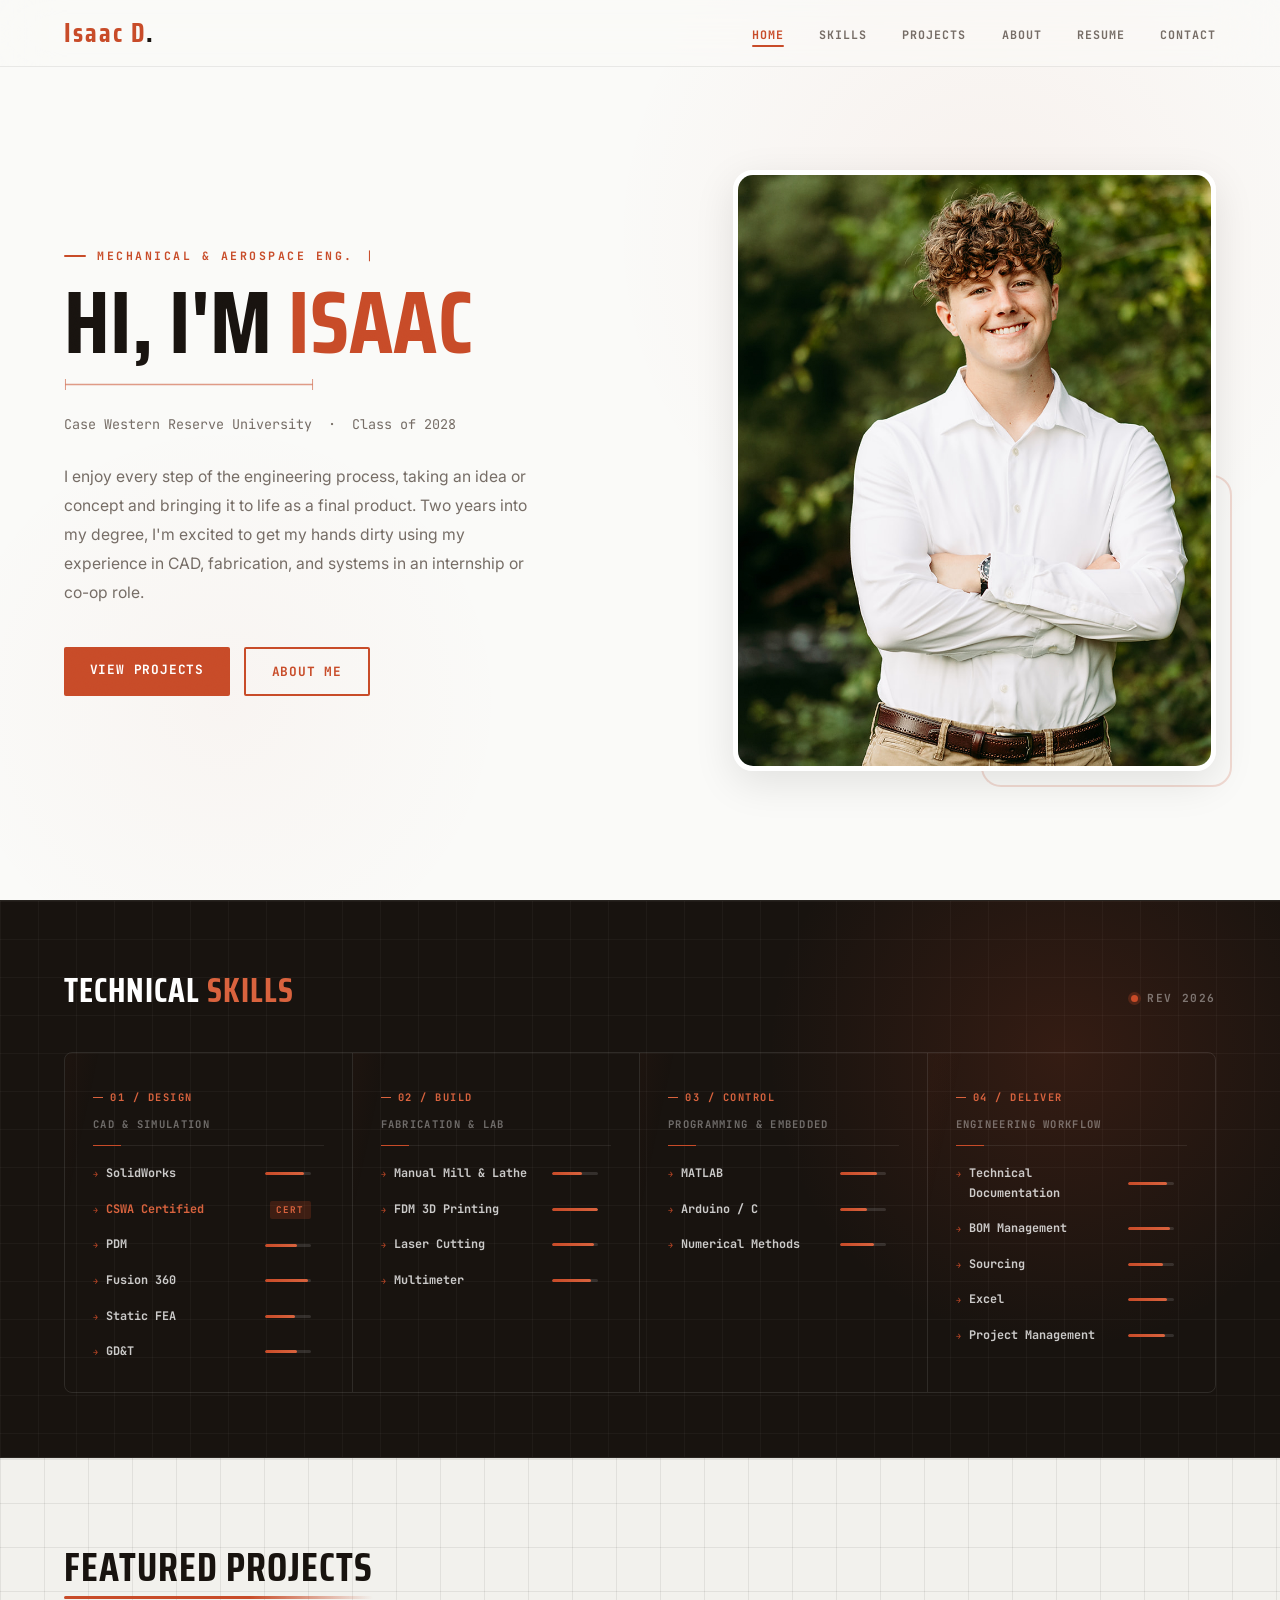
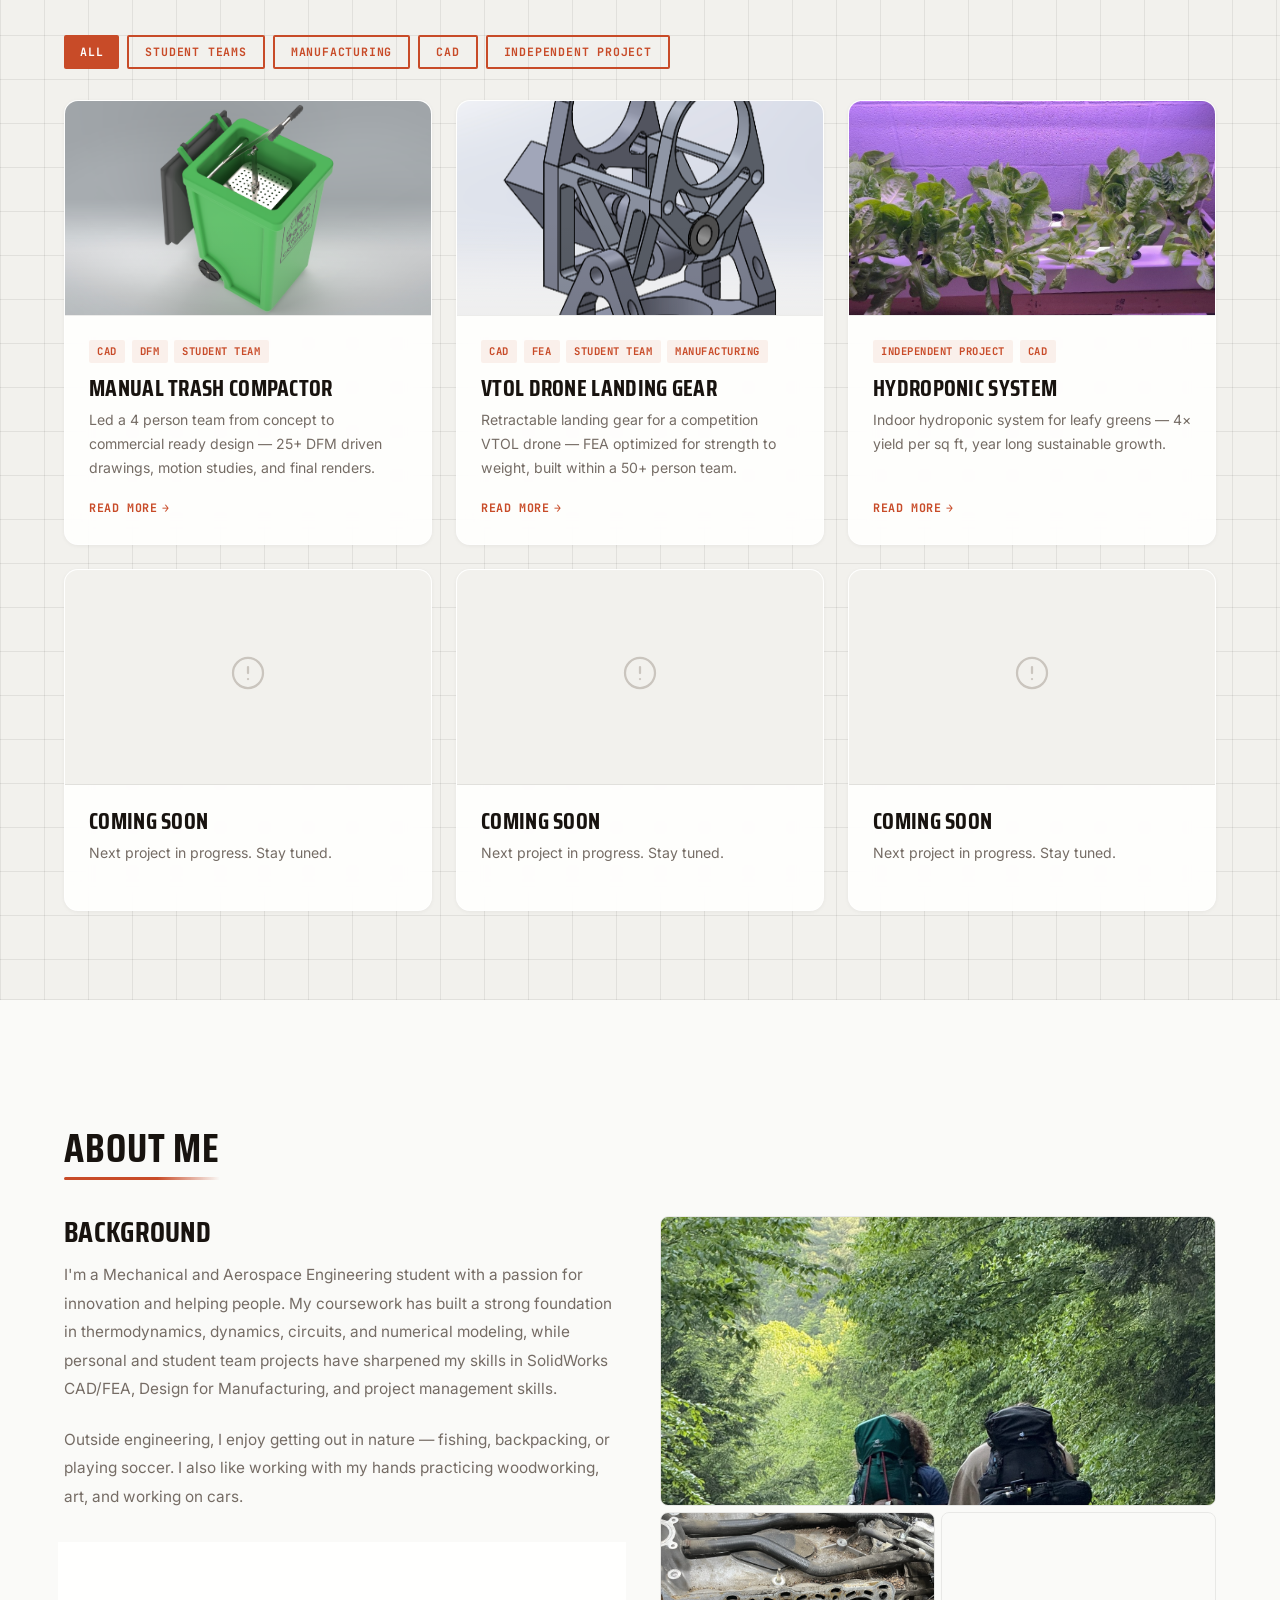
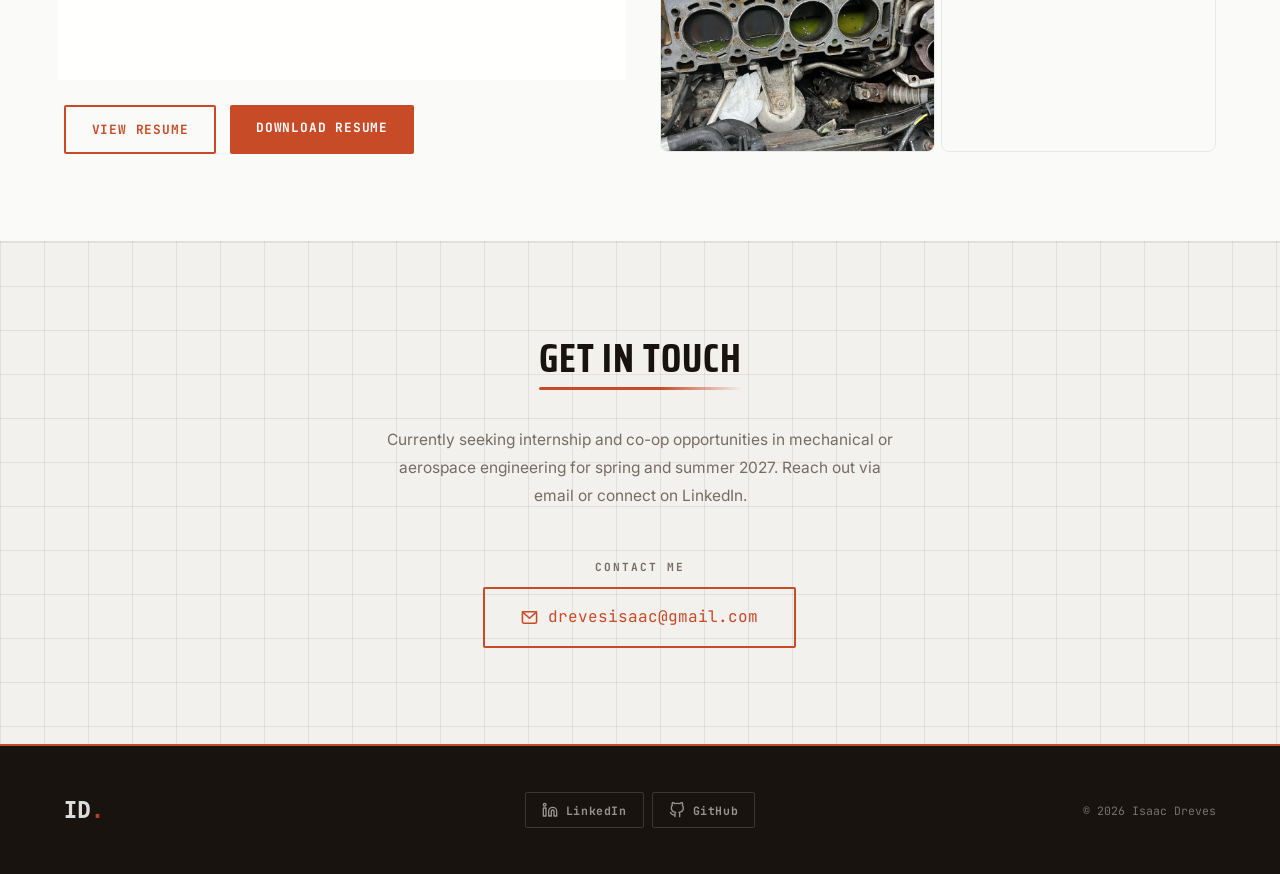
==== index.html @ 8b591fa5 "Add files via upload" ====
<!DOCTYPE html>
<html lang="en">
<head>
  <meta charset="UTF-8">
  <meta name="viewport" content="width=device-width, initial-scale=1.0">
  <title>Isaac Dreves | Engineering Portfolio</title>
  <meta name="description" content="Isaac Dreves — Mechanical &amp; Aerospace Engineering student at Case Western Reserve University. CAD, manufacturing, and embedded-systems project portfolio.">

  <!-- Open Graph / social link previews -->
  <meta property="og:type" content="website">
  <meta property="og:site_name" content="Isaac Dreves | Engineering Portfolio">
  <meta property="og:title" content="Isaac Dreves | Engineering Portfolio">
  <meta property="og:description" content="Mechanical & Aerospace Engineering student project portfolio.">
  <meta property="og:image" content="https://isaacengineering.github.io/portfolio/assets/images/headshot.jpg">
  <meta property="og:url" content="https://[username].github.io/portfolio/">


  <link rel="icon" type="image/svg+xml" href="assets/images/favicon.svg">
  <link rel="preconnect" href="https://fonts.googleapis.com">
  <link rel="preconnect" href="https://fonts.gstatic.com" crossorigin>
  <link href="https://fonts.googleapis.com/css2?family=Inter:wght@300;400;600&family=JetBrains+Mono:wght@400;700&family=Saira+Condensed:wght@700&display=swap" rel="stylesheet">
  <link rel="stylesheet" href="css/style.css">
</head>
<body>

  <div id="scroll-progress"></div>
  <div class="nav-backdrop"></div>

  <!-- Navigation -->
  <header>
    <div class="container navbar">
      <a href="index.html" class="logo">
        <span class="logo-id">Isaac D</span><span class="logo-dot">.</span>
      </a>
      <button class="hamburger" aria-label="Toggle navigation" aria-expanded="false">
        <span></span><span></span><span></span>
      </button>
      <ul class="nav-links">
        <li><a href="#home">Home</a></li>
        <li><a href="#skills">Skills</a></li>
        <li><a href="#projects">Projects</a></li>
        <li><a href="#about">About</a></li>
        <li><a href="resume.html">Resume</a></li>
        <li><a href="#contact">Contact</a></li>
      </ul>
    </div>
  </header>

  <!-- Hero -->
  <section id="home" class="hero">
    <div class="container hero-content">

      <div class="hero-text" data-reveal="left">
        <span class="hero-eyebrow">
          <!-- JS will inject typewriter here -->
          <span id="hero-typewriter"></span><span class="typewriter-cursor">|</span>
        </span>
        <h1>Hi, I'm <span>Isaac</span></h1>
        <svg class="hero-dimline" viewBox="0 0 340 14" preserveAspectRatio="none" aria-hidden="true">
          <line x1="2" y1="1" x2="2" y2="13"></line>
          <line x1="2" y1="7" x2="338" y2="7" class="hero-dimline-run"></line>
          <line x1="338" y1="1" x2="338" y2="13"></line>
        </svg>
        <h2>Case Western Reserve University &nbsp;·&nbsp; Class of 2028</h2>
        <p>
          I enjoy every step of the engineering process, taking an idea or concept
          and bringing it to life as a final product. Two years into my degree, I'm 
          excited to get my hands dirty using my experience in CAD, fabrication, and systems
          in an internship or co-op role.
        </p>
        <div class="hero-actions">
          <a href="#projects" class="btn btn-primary">View Projects</a>
          <a href="#about" class="btn btn-outline">About Me</a>
        </div>
      </div>

      <div class="hero-image" data-reveal="right">
        <div class="hero-image-inner">
          <img src="assets/images/headshot.jpg" alt="Isaac Headshot">
        </div>
      </div>

    </div>
  </section>

  <!-- Spec Plate (Skills) -->
  <section class="spec-plate" id="skills">
    <div class="container">
      <div class="spec-plate-head" data-reveal>
        <h2 class="spec-plate-title">Technical <span>Skills</span></h2>
        <span class="spec-plate-tag">Rev 2026</span>
      </div>

      <div class="spec-grid" data-reveal>

        <div class="spec-row">
          <span class="spec-row-index">01 / DESIGN</span>
          <p class="spec-row-label">CAD &amp; Simulation</p>
          <div class="spec-row-items">
            <span class="spec-chip" style="--level:85%" title="Proficiency: 85%">SolidWorks<span class="chip-meter" aria-hidden="true"><span class="chip-meter-fill"></span></span></span>
            <span class="spec-chip spec-chip--cert">CSWA Certified</span>
            <span class="spec-chip" style="--level:70%" title="Proficiency: 70%">PDM<span class="chip-meter" aria-hidden="true"><span class="chip-meter-fill"></span></span></span>
            <span class="spec-chip" style="--level:95%" title="Proficiency: 95%">Fusion 360<span class="chip-meter" aria-hidden="true"><span class="chip-meter-fill"></span></span></span>
            <span class="spec-chip" style="--level:65%" title="Proficiency: 65%">Static FEA<span class="chip-meter" aria-hidden="true"><span class="chip-meter-fill"></span></span></span>
            <span class="spec-chip" style="--level:70%" title="Proficiency: 70%">GD&amp;T<span class="chip-meter" aria-hidden="true"><span class="chip-meter-fill"></span></span></span>
          </div>
        </div>

        <div class="spec-row">
          <span class="spec-row-index">02 / BUILD</span>
          <p class="spec-row-label">Fabrication &amp; Lab</p>
          <div class="spec-row-items">
            <span class="spec-chip" style="--level:65%" title="Proficiency: 65%">Manual Mill &amp; Lathe<span class="chip-meter" aria-hidden="true"><span class="chip-meter-fill"></span></span></span>
            <span class="spec-chip" style="--level:99%" title="Proficiency: 99%">FDM 3D Printing<span class="chip-meter" aria-hidden="true"><span class="chip-meter-fill"></span></span></span>
            <span class="spec-chip" style="--level:90%" title="Proficiency: 90%">Laser Cutting<span class="chip-meter" aria-hidden="true"><span class="chip-meter-fill"></span></span></span>
            <span class="spec-chip" style="--level:85%" title="Proficiency: 85%">Multimeter<span class="chip-meter" aria-hidden="true"><span class="chip-meter-fill"></span></span></span>
          </div>
        </div>

        <div class="spec-row">
          <span class="spec-row-index">03 / CONTROL</span>
          <p class="spec-row-label">Programming &amp; Embedded</p>
          <div class="spec-row-items">
            <span class="spec-chip" style="--level:80%" title="Proficiency: 80%">MATLAB<span class="chip-meter" aria-hidden="true"><span class="chip-meter-fill"></span></span></span>
            <span class="spec-chip" style="--level:60%" title="Proficiency: 60%">Arduino / C<span class="chip-meter" aria-hidden="true"><span class="chip-meter-fill"></span></span></span>
            <span class="spec-chip" style="--level:75%" title="Proficiency: 75%">Numerical Methods<span class="chip-meter" aria-hidden="true"><span class="chip-meter-fill"></span></span></span>
          </div>
        </div>

        <div class="spec-row">
          <span class="spec-row-index">04 / DELIVER</span>
          <p class="spec-row-label">Engineering Workflow</p>
          <div class="spec-row-items">
            <span class="spec-chip" style="--level:85%" title="Proficiency: 85%">Technical Documentation<span class="chip-meter" aria-hidden="true"><span class="chip-meter-fill"></span></span></span>
            <span class="spec-chip" style="--level:90%" title="Proficiency: 90%">BOM Management<span class="chip-meter" aria-hidden="true"><span class="chip-meter-fill"></span></span></span>
            <span class="spec-chip" style="--level:75%" title="Proficiency: 75%">Sourcing<span class="chip-meter" aria-hidden="true"><span class="chip-meter-fill"></span></span></span>
            <span class="spec-chip" style="--level:85%" title="Proficiency: 85%">Excel<span class="chip-meter" aria-hidden="true"><span class="chip-meter-fill"></span></span></span>
            <span class="spec-chip" style="--level:80%" title="Proficiency: 80%">Project Management<span class="chip-meter" aria-hidden="true"><span class="chip-meter-fill"></span></span></span>
          </div>
        </div>

      </div>
    </div>
  </section>

  <!-- Projects -->
  <section id="projects" class="projects">
    <div class="container">
      <h2 class="section-title" data-reveal="scale">Featured Projects</h2>

      <div class="project-filters" data-reveal>
        <button class="btn btn-primary filter-btn active" data-filter="all" aria-pressed="true">All</button>
        <button class="btn btn-outline filter-btn" data-filter="student-teams" aria-pressed="false">Student Teams</button>
        <button class="btn btn-outline filter-btn" data-filter="manufacturing" aria-pressed="false">Manufacturing</button>
        <button class="btn btn-outline filter-btn" data-filter="cad" aria-pressed="false">CAD</button>
        <button class="btn btn-outline filter-btn" data-filter="independent-project" aria-pressed="false">Independent Project</button>
      </div>

      <div class="project-grid">

        <!-- Project 1 — Trash Compactor (live) -->
        <a href="trashcan.html" class="project-card" data-category="student-teams cad" data-reveal>
          <div class="project-img-wrap">
            <img src="assets/images/trashOpen.png" alt="Manual Trash Compactor" class="project-img" loading="lazy" decoding="async">
          </div>
          <div class="project-info">
            <div class="project-tags">
              <span class="project-tag">CAD</span>
              <span class="project-tag">DFM</span>
              <span class="project-tag">Student Team</span>
            </div>
            <h3>Manual Trash Compactor</h3>
            <p>Led a 4 person team from concept to commercial ready design — 25+ DFM driven drawings, motion studies, and final renders.</p>
            <span class="project-readmore">Read More</span>
          </div>
        </a>

        <!-- Project 2 — VTOL Drone (live) -->
        <a href="droneGear.html" class="project-card" data-category="manufacturing cad student-teams" data-reveal>
          <div class="project-img-wrap">
            <img src="assets/images/gearCAD.png" alt="VTOL Drone Landing Gear" class="project-img" loading="lazy" decoding="async">
          </div>
          <div class="project-info">
            <div class="project-tags">
              <span class="project-tag">CAD</span>
              <span class="project-tag">FEA</span>
              <span class="project-tag">Student Team</span>
              <span class="project-tag">Manufacturing</span>
            </div>
            <h3>VTOL Drone Landing Gear</h3>
            <p>Retractable landing gear for a competition VTOL drone — FEA optimized for strength to weight, built within a 50+ person team.</p>
            <span class="project-readmore">Read More</span>
          </div>
        </a>

        <!-- Project 3 — Hydroponics (live) -->
        <a href="hydroponics.html" class="project-card" data-category="independent-project cad" data-reveal>
          <div class="project-img-wrap">
            <img src="assets/images/lettuceGrowth.jpg" alt="Hydroponic System" class="project-img" loading="lazy" decoding="async">
          </div>
          <div class="project-info">
            <div class="project-tags">
              <span class="project-tag">Independent Project</span>
              <span class="project-tag">CAD</span>
            </div>
            <h3>Hydroponic System</h3>
            <p>Indoor hydroponic system for leafy greens — 4× yield per sq ft, year long sustainable growth.</p>
            <span class="project-readmore">Read More</span>
          </div>
        </a>

        <!-- Projects 4–6 — Coming Soon placeholders -->
        <div class="project-card project-card--soon" data-reveal>
          <div class="project-img-wrap project-img-wrap--soon">
            <div class="soon-glyph">
              <svg width="36" height="36" viewBox="0 0 24 24" fill="none" stroke="currentColor" stroke-width="1.5" stroke-linecap="round" stroke-linejoin="round" aria-hidden="true">
                <circle cx="12" cy="12" r="10"/><line x1="12" y1="8" x2="12" y2="12"/><line x1="12" y1="16" x2="12.01" y2="16"/>
              </svg>
            </div>
          </div>
          <div class="project-info">
            <h3>Coming Soon</h3>
            <p>Next project in progress. Stay tuned.</p>
          </div>
        </div>

        <div class="project-card project-card--soon" data-reveal>
          <div class="project-img-wrap project-img-wrap--soon">
            <div class="soon-glyph">
              <svg width="36" height="36" viewBox="0 0 24 24" fill="none" stroke="currentColor" stroke-width="1.5" stroke-linecap="round" stroke-linejoin="round" aria-hidden="true">
                <circle cx="12" cy="12" r="10"/><line x1="12" y1="8" x2="12" y2="12"/><line x1="12" y1="16" x2="12.01" y2="16"/>
              </svg>
            </div>
          </div>
          <div class="project-info">
            <h3>Coming Soon</h3>
            <p>Next project in progress. Stay tuned.</p>
          </div>
        </div>

        <div class="project-card project-card--soon" data-reveal>
          <div class="project-img-wrap project-img-wrap--soon">
            <div class="soon-glyph">
              <svg width="36" height="36" viewBox="0 0 24 24" fill="none" stroke="currentColor" stroke-width="1.5" stroke-linecap="round" stroke-linejoin="round" aria-hidden="true">
                <circle cx="12" cy="12" r="10"/><line x1="12" y1="8" x2="12" y2="12"/><line x1="12" y1="16" x2="12.01" y2="16"/>
              </svg>
            </div>
          </div>
          <div class="project-info">
            <h3>Coming Soon</h3>
            <p>Next project in progress. Stay tuned.</p>
          </div>
        </div>

      </div>
    </div>
  </section>

  <!-- About Me -->
  <section id="about" class="about">
    <div class="container">
      <h2 class="section-title" data-reveal="scale">About Me</h2>
      <div class="about-grid">

        <div class="about-text" data-reveal="left">
          <h3>Background</h3>
          <p>
            I'm a Mechanical and Aerospace Engineering student with a passion for innovation 
            and helping people. My coursework has built a strong foundation in thermodynamics, 
            dynamics, circuits, and numerical modeling, while personal and student team projects 
            have sharpened my skills in SolidWorks CAD/FEA, Design for Manufacturing, and project management skills.
          </p>
          <p>
            Outside engineering, I enjoy getting out in nature — fishing, backpacking, or playing
            soccer. I also like working with my hands practicing woodworking, art, and working on 
            cars.
          </p>
          <div class="edu-block">
            <strong>B.S. Mechanical &amp; Aerospace Engineering</strong>
            <span class="edu-meta">
              Case Western Reserve University &nbsp;·&nbsp; 2024 – Expected 2028
              &nbsp;·&nbsp; <span class="edu-gpa">GPA 3.76 / 4.0</span>
            </span>
          </div>
          <div class="about-actions">
            <a href="resume.html" class="btn btn-outline">View Resume</a>
            <a href="assets/docs/Dreves2026Resume.pdf" download="IsaacDrevesResume.pdf" class="btn btn-primary">Download Resume</a>
          </div>
        </div>

        <div class="about-collage" data-reveal="right">
          <img src="assets/images/backpack.jpg" alt="Isaac outdoors" loading="lazy" decoding="async">
          <img src="assets/images/engine.jpg" alt="Engine" loading="lazy" decoding="async">
          <img src="assets/images/desk.jpeg" alt="woodworking" loading="lazy" decoding="async">
        </div>

      </div>
    </div>
  </section>

  <!-- Contact -->
  <section id="contact" class="contact">
    <div class="container">
      <h2 class="section-title" data-reveal="scale">Get In Touch</h2>
      <p class="subtext" data-reveal>
        Currently seeking internship and co-op opportunities in mechanical or 
        aerospace engineering for spring and summer 2027. 
        Reach out via email or connect on LinkedIn.
      </p>

      <p class="contact-label" data-reveal="fade">Contact Me</p>
      <div class="contact-email-wrap" data-reveal>
        <a href="mailto:drevesisaac@gmail.com" class="contact-email">
          <svg width="17" height="17" viewBox="0 0 24 24" fill="none" stroke="currentColor" stroke-width="2.2" stroke-linecap="round" stroke-linejoin="round" aria-hidden="true">
            <rect x="2" y="4" width="20" height="16" rx="2"/><polyline points="2,4 12,13 22,4"/>
          </svg>
          drevesisaac@gmail.com
        </a>
      </div>
    </div>
  </section>

  <!-- Footer -->
  <footer>
    <div class="container footer-inner">
      <a href="index.html" class="footer-logo">
        <img src="assets/images/favicon.svg" alt="Isaac Dreves logo" class="logo-icon">
      </a>
      <div class="social-links">
        <a href="https://www.linkedin.com/in/isaac-dreves" target="_blank" rel="noopener" class="social-link" aria-label="LinkedIn">
          <svg width="16" height="16" viewBox="0 0 24 24" fill="none" stroke="currentColor" stroke-width="2" stroke-linecap="round" stroke-linejoin="round" aria-hidden="true">
            <path d="M16 8a6 6 0 0 1 6 6v7h-4v-7a2 2 0 0 0-2-2 2 2 0 0 0-2 2v7h-4v-7a6 6 0 0 1 6-6z"/>
            <rect x="2" y="9" width="4" height="12"/>
            <circle cx="4" cy="4" r="2"/>
          </svg>
          LinkedIn
        </a>
        <a href="https://github.com/IsaacEngineering" target="_blank" rel="noopener" class="social-link" aria-label="GitHub">
          <svg width="16" height="16" viewBox="0 0 24 24" fill="none" stroke="currentColor" stroke-width="2" stroke-linecap="round" stroke-linejoin="round" aria-hidden="true">
            <path d="M9 19c-5 1.5-5-2.5-7-3m14 6v-3.87a3.37 3.37 0 0 0-.94-2.61c3.14-.35 6.44-1.54 6.44-7A5.44 5.44 0 0 0 20 4.77 5.07 5.07 0 0 0 19.91 1S18.73.65 16 2.48a13.38 13.38 0 0 0-7 0C6.27.65 5.09 1 5.09 1A5.07 5.07 0 0 0 5 4.77a5.44 5.44 0 0 0-1.5 3.78c0 5.42 3.3 6.61 6.44 7A3.37 3.37 0 0 0 9 18.13V22"/>
          </svg>
          GitHub
        </a>
      </div>
      <p class="footer-copy">&copy; 2026 Isaac Dreves</p>
    </div>
  </footer>

  <script src="js/script.js"></script>
</body>
</html>
---- css/style.css ----
/* Design Tokens */
:root {
  /* Palette */
  --bg:              #FAFAF8;
  --surface:         #F2F1ED;

  /* Glass layers */
  --glass-nav:       rgba(250, 250, 248, 0.55);
  --glass-card:      rgba(255, 255, 254, 0.88);
  --glass-deep:      rgba(242, 241, 237, 0.82);
  --glass-border:    rgba(255, 255, 255, 0.60);
  --glass-border-dk: rgba(0, 0, 0, 0.07);

  /* Typography colours */
  --text:            #18130F;
  --text-secondary:  #3D3530;
  --text-muted:      #756C65;
  --text-faint:      #B0A89F;

  /* Accent — terracotta */
  --accent:          #C84B28;
  --accent-light:    #D9633E;
  --accent-tint:     rgba(200, 75, 40, 0.08);
  --accent-glow:     rgba(200, 75, 40, 0.20);

  /* Fonts */
  --font-sans:  'Inter', system-ui, -apple-system, sans-serif;
  --font-head:  'Saira Condensed', sans-serif;
  --font-mono:  'JetBrains Mono', monospace;

  /* Shape */
  --r-xs: 2px;
  --r-sm: 4px;
  --r:    8px;
  --r-lg: 14px;
  --r-xl: 20px;

  /* Elevation */
  --sh-xs: 0 1px 4px rgba(0,0,0,0.05);
  --sh-sm: 0 4px 16px rgba(0,0,0,0.07);
  --sh-md: 0 12px 40px rgba(0,0,0,0.10);
  --sh-lg: 0 24px 60px rgba(0,0,0,0.13);
  --sh-accent: 0 6px 20px rgba(200, 75, 40, 0.28);

  /* Motion */
  --ease:        cubic-bezier(0.22, 1, 0.36, 1);
  --ease-spring: cubic-bezier(0.34, 1.45, 0.64, 1);
  --t:           0.26s;
  --t-slow:      0.55s;

  --nav-h: 66px;

  /* Shared section vertical rhythm */
  --section-py: 5.5rem;

  /* Repeated overlay tint (matches --text) */
  --text-rgb: 24, 19, 15;
}

/* Reset */
*, *::before, *::after { margin: 0; padding: 0; box-sizing: border-box; }

html {
  -webkit-font-smoothing: antialiased;
  -moz-osx-font-smoothing: grayscale;
  text-rendering: optimizeLegibility;
  overscroll-behavior-y: none;
  /* Horizontal clipping lives on <html>, not <body> below. Putting
     overflow (hidden/clip) directly on <body> is a known iOS/WebKit bug:
     it makes fixed-position descendants (like the header) lock to the
     body's layout box instead of the real viewport, so the header sits
     below the top of the screen until the page is scrolled. */
  overflow-x: clip;
}

body {
  font-family: var(--font-sans);
  background: var(--bg);
  color: var(--text);
  line-height: 1.65;
  overscroll-behavior-y: none;
}

h1, h2, h3, h4, h5, h6 {
  font-family: var(--font-head);
  text-transform: uppercase;
  letter-spacing: 0.3px;
  line-height: 1.05;
  color: var(--text);
}

a {
  text-decoration: none;
  color: inherit;
  transition: color var(--t) var(--ease);
}

img { max-width: 100%; height: auto; display: block; }

/* Fine grain overlay — subtle photographic/print texture over the whole page */
body::after {
  content: '';
  position: fixed;
  inset: 0;
  z-index: 9999;
  pointer-events: none;
  opacity: 0.035;
  mix-blend-mode: overlay;
  background-repeat: repeat;
  background-size: 180px 180px;
  background-image: url("data:image/svg+xml;utf8,<svg xmlns='http://www.w3.org/2000/svg' width='180' height='180'><filter id='n'><feTurbulence type='fractalNoise' baseFrequency='0.85' numOctaves='2' stitchTiles='stitch'/></filter><rect width='100%25' height='100%25' filter='url(%23n)'/></svg>");
}

.container {
  width: 90%;
  /* Fluid cap: holds at 1160px on laptop-size screens (where it already
     looks right), then smoothly widens on larger desktop monitors instead
     of leaving a fixed, ever-growing gutter on each side. */
  max-width: clamp(1160px, 78vw, 1600px);
  margin: 0 auto;
}

/* Scroll-progress bar */
#scroll-progress {
  position: fixed;
  top: 0; left: 0;
  height: 2.5px;
  width: 0%;
  background: linear-gradient(90deg, var(--accent), var(--accent-light), #f09070);
  z-index: 2000;
  transition: width 0.06s linear;
  box-shadow: 0 0 8px var(--accent-glow);
  border-radius: 0 2px 2px 0;
  pointer-events: none;
}

/* Section title */
.section-title {
  font-size: 2.5rem;
  letter-spacing: 1px;
  color: var(--text);
  display: inline-block;
  position: relative;
  margin-bottom: 2.25rem;
}
.section-title::after {
  content: '';
  display: block;
  height: 2.5px;
  width: 0;
  background: linear-gradient(90deg, var(--accent) 60%, transparent);
  margin-top: 7px;
  border-radius: 2px;
  transition: width 0.8s var(--ease) 0.1s;
}
.section-title.is-visible::after { width: 100%; }

/* Navigation */
header {
  position: fixed;
  top: 0; width: 100%;
  background: var(--glass-nav);
  backdrop-filter: blur(28px) saturate(180%);
  -webkit-backdrop-filter: blur(28px) saturate(180%);
  z-index: 1000;
  border-bottom: 1px solid var(--glass-border-dk);
  transition: background var(--t-slow) var(--ease),
              box-shadow  var(--t-slow) var(--ease);
}
header.scrolled {
  background: rgba(250,250,248,0.84);
  box-shadow: var(--sh-sm);
}

.navbar {
  display: flex;
  justify-content: space-between;
  align-items: center;
  height: var(--nav-h);
}

.logo {
  font-family: var(--font-head);
  font-size: 1.7rem;
  font-weight: 700;
  color: var(--accent);
  letter-spacing: 2px;
  transition: transform var(--t) var(--ease-spring), letter-spacing var(--t) var(--ease);
}
.logo:hover { transform: scale(1.06); letter-spacing: 3px; }
.logo, .footer-logo { display: inline-flex; align-items: center; }
.logo-id { color: #C84B28; }
.logo-dot { color: #18130F; }
.footer-logo .logo-icon { height: 40px; width: 40px; border-radius: 9px; display: block; }

.nav-links {
  display: flex;
  list-style: none;
  gap: 2.2rem;
}
.nav-links a {
  font-family: var(--font-mono);
  font-size: 0.73rem;
  font-weight: 700;
  text-transform: uppercase;
  letter-spacing: 1px;
  color: var(--text-muted);
  position: relative;
  padding-bottom: 4px;
}
.nav-links a::after {
  content: '';
  position: absolute;
  bottom: 0; left: 0;
  width: 0; height: 2px;
  background: var(--accent);
  border-radius: 1px;
  transition: width var(--t) var(--ease);
}
.nav-links a:hover,
.nav-links a.nav-active { color: var(--accent); }
.nav-links a:hover::after,
.nav-links a.nav-active::after { width: 100%; }

/* Hamburger */
.hamburger {
  display: none;
  flex-direction: column;
  justify-content: center;
  gap: 5px;
  cursor: pointer;
  background: none;
  border: none;
  padding: 8px;
  width: 44px;
  height: 44px;
  border-radius: var(--r-sm);
  transition: background var(--t) var(--ease);
}
.hamburger:hover { background: var(--accent-tint); }
.hamburger span {
  display: block;
  height: 2px;
  background: var(--text-secondary);
  border-radius: 2px;
  transform-origin: center;
  transition: transform var(--t) var(--ease),
              opacity   var(--t) var(--ease),
              width     var(--t) var(--ease),
              background var(--t) var(--ease);
}
.hamburger span:nth-child(3) { width: 55%; margin-left: auto; }
.hamburger.open span { background: var(--accent); }
.hamburger.open span:nth-child(1) { transform: translateY(7px) rotate(45deg); }
.hamburger.open span:nth-child(2) { opacity: 0; transform: scaleX(0); }
.hamburger.open span:nth-child(3) { transform: translateY(-7px) rotate(-45deg); width: 100%; }

.nav-backdrop {
  display: none;
  position: fixed;
  inset: 0; top: var(--nav-h);
  background: rgba(var(--text-rgb), 0.35);
  backdrop-filter: blur(3px);
  -webkit-backdrop-filter: blur(3px);
  z-index: 998;
  opacity: 0;
  transition: opacity var(--t-slow) var(--ease);
  pointer-events: none;
}
.nav-backdrop.visible { opacity: 1; pointer-events: all; }

/* Buttons */
.btn {
  display: inline-block;
  padding: 0.75rem 1.6rem;
  border-radius: var(--r-xs);
  font-family: var(--font-mono);
  font-size: 0.8rem;
  text-transform: uppercase;
  font-weight: 700;
  letter-spacing: 0.8px;
  cursor: pointer;
  border: none;
  position: relative;
  overflow: hidden;
  isolation: isolate;
  transition: background var(--t) var(--ease),
              color     var(--t) var(--ease),
              transform var(--t) var(--ease-spring),
              box-shadow var(--t) var(--ease);
}

.btn-primary { background: var(--accent); color: #fff; }
.btn-primary:hover {
  background: var(--accent-light);
  color: #fff;
  box-shadow: var(--sh-accent), 0 6px 14px -4px rgba(0,0,0,0.25);
}
.btn-primary:active { transform: scale(0.97); box-shadow: none; }

.btn-outline {
  background: transparent;
  border: 2px solid var(--accent);
  color: var(--accent);
}
.btn-outline:hover {
  background: var(--accent);
  color: #fff;
  box-shadow: var(--sh-accent), 0 6px 14px -4px rgba(0,0,0,0.25);
}
.btn-outline:active { transform: scale(0.97); }

/* Hero */
.hero {
  min-height: 100svh;
  display: flex;
  align-items: center;
  padding-top: var(--nav-h);
  position: relative;
  overflow: hidden;
}

.hero::before {
  content: '';
  position: absolute;
  top: -20%; right: -10%;
  width: 65vw; height: 65vw;
  background: radial-gradient(ellipse, rgba(200,75,40,0.055) 0%, transparent 65%);
  pointer-events: none;
  z-index: 0;
  animation: heroPulse 9s ease-in-out infinite alternate;
}
.hero::after {
  content: '';
  position: absolute;
  bottom: -10%; left: -5%;
  width: 45vw; height: 45vw;
  background: radial-gradient(ellipse, rgba(200,75,40,0.03) 0%, transparent 70%);
  pointer-events: none;
  z-index: 0;
  animation: heroPulse 12s ease-in-out infinite alternate-reverse;
}

@keyframes heroPulse {
  from { transform: scale(1);    opacity: 0.7; }
  to   { transform: scale(1.12); opacity: 1;   }
}

.hero-content {
  display: grid;
  grid-template-columns: 1fr 0.82fr;
  gap: 5rem;
  align-items: center;
  padding: 2.5rem 0 4rem;
  position: relative;
  z-index: 1;
}

/* Typewriter eyebrow */
.hero-eyebrow {
  font-family: var(--font-mono);
  font-size: 0.72rem;
  font-weight: 700;
  text-transform: uppercase;
  letter-spacing: 2.5px;
  color: var(--accent);
  margin-bottom: 1.1rem;
  display: flex;
  align-items: center;
  gap: 0.7rem;
  min-height: 1.4em; /* prevent layout shift during typewriter */
}
.hero-eyebrow::before {
  content: '';
  display: inline-block;
  width: 22px; height: 2px;
  background: var(--accent);
  border-radius: 1px;
  flex-shrink: 0;
}

/* Blinking cursor */
.typewriter-cursor {
  display: inline-block;
  font-weight: 400;
  color: var(--accent);
  animation: cursorBlink 1.1s step-end infinite;
  margin-left: 1px;
}
@keyframes cursorBlink {
  0%, 100% { opacity: 1; }
  50%       { opacity: 0; }
}

.hero-text h1 {
  font-size: 5.5rem;
  line-height: 0.92;
  margin-bottom: 1.2rem;
  color: var(--text);
}
.hero-text h1 span { color: var(--accent); }

/* Dimension-line flourish — draws itself in once the hero text reveals */
.hero-dimline {
  display: block;
  width: 100%;
  max-width: 250px;
  height: 13px;
  margin: -0.3rem 0 1.35rem;
  overflow: visible;
}
.hero-dimline line {
  stroke: var(--accent);
  stroke-width: 1.4;
  opacity: 0.55;
}
.hero-dimline-run {
  stroke-dasharray: 340;
  stroke-dashoffset: 340;
  transition: stroke-dashoffset 1.05s var(--ease) 0.35s;
}
.hero-text.is-visible .hero-dimline-run { stroke-dashoffset: 0; }
/* Standalone trigger for pages where the line has its own [data-reveal] */
.hero-dimline.is-visible .hero-dimline-run { stroke-dashoffset: 0; }

/* Brighter variant with a drop-shadow, for use over hero banner photos */
.hero-dimline--light line {
  stroke: #fff;
  opacity: 0.8;
}
.hero-dimline--light {
  filter: drop-shadow(0 1px 4px rgba(0,0,0,0.5));
}

/* Spacing override for headings with no existing bottom margin */
.project-hero-banner-content .hero-dimline,
.resume-header .hero-dimline {
  margin: 0.6rem 0 0;
}

.hero-text h2 {
  font-family: var(--font-mono);
  font-size: 0.84rem;
  color: var(--text-muted);
  font-weight: 400;
  text-transform: none;
  letter-spacing: 0;
  margin-bottom: 1.6rem;
  line-height: 1.75;
}

.hero-text p {
  color: var(--text-muted);
  font-size: 0.98rem;
  max-width: 470px;
  margin-bottom: 2.5rem;
  line-height: 1.85;
}

.hero-actions { display: flex; gap: 0.9rem; flex-wrap: wrap; }

/* Photo */
.hero-image { position: relative; perspective: 900px; }

.hero-image-inner {
  border-radius: var(--r-xl);
  overflow: hidden;
  border: 5px solid rgba(255,255,255,0.95);
  box-shadow: var(--sh-md);
  transition: transform 0.1s linear, box-shadow var(--t-slow) var(--ease);
  will-change: transform;
}

.hero-image img {
  width: 100%;
  aspect-ratio: 4/5;
  object-fit: cover;
  display: block;
  transition: transform 0.7s var(--ease);
}
.hero-image:hover .hero-image-inner { box-shadow: var(--sh-lg); }
.hero-image:hover img { transform: scale(1.03); }

.hero-image::before {
  content: '';
  position: absolute;
  bottom: -16px; right: -16px;
  width: 52%; height: 52%;
  border: 2px solid var(--accent);
  border-radius: var(--r-xl);
  z-index: -1;
  opacity: 0.18;
  transition: opacity 0.45s var(--ease), transform 0.45s var(--ease);
}
.hero-image:hover::before { opacity: 0.4; transform: translate(6px, 6px); }

/* Spec Plate (skills, black/orange machine-plate band) */
.spec-plate {
  background: var(--text);
  padding: 4.5rem 0 4rem;
  position: relative;
  overflow: hidden;
  border-top: 1px solid rgba(255,255,255,0.07);
  border-bottom: 1px solid rgba(255,255,255,0.07);
}

/* faint machined-panel texture: thin rule grid, like a layout drawing */
.spec-plate::before {
  content: '';
  position: absolute;
  inset: 0;
  background-image:
    linear-gradient(rgba(255,255,255,0.035) 1px, transparent 1px),
    linear-gradient(90deg, rgba(255,255,255,0.035) 1px, transparent 1px);
  background-size: 38px 38px;
  pointer-events: none;
}
.spec-plate::after {
  content: '';
  position: absolute;
  top: -30%; right: -8%;
  width: 50vw; height: 50vw;
  background: radial-gradient(ellipse, rgba(200,75,40,0.16) 0%, transparent 65%);
  pointer-events: none;
}

.spec-plate-head {
  display: flex;
  justify-content: space-between;
  align-items: baseline;
  flex-wrap: wrap;
  gap: 0.75rem;
  margin-bottom: 2.75rem;
  position: relative;
  z-index: 1;
}
.spec-plate-title {
  font-family: var(--font-head);
  font-size: 2.1rem;
  letter-spacing: 1px;
  color: #fff;
}
.spec-plate-title span { color: var(--accent-light); }
.spec-plate-tag {
  font-family: var(--font-mono);
  font-size: 0.7rem;
  font-weight: 700;
  text-transform: uppercase;
  letter-spacing: 1.6px;
  color: rgba(255,255,255,0.4);
  display: flex;
  align-items: center;
  gap: 0.6rem;
}
.spec-plate-tag::before {
  content: '';
  width: 7px; height: 7px;
  border-radius: 50%;
  background: var(--accent);
  box-shadow: 0 0 0 3px rgba(200,75,40,0.25);
  animation: spec-pulse 2.4s ease-in-out infinite;
}
@keyframes spec-pulse {
  0%, 100% { box-shadow: 0 0 0 3px rgba(200,75,40,0.25); }
  50%      { box-shadow: 0 0 0 6px rgba(200,75,40,0.1); }
}

.spec-grid {
  display: grid;
  grid-template-columns: repeat(4, 1fr);
  gap: 0;
  position: relative;
  z-index: 1;
  border: 1px solid rgba(255,255,255,0.1);
  border-radius: var(--r);
  overflow: hidden;
}

.spec-row {
  padding: 1.6rem 1.75rem;
  border-right: 1px solid rgba(255,255,255,0.1);
  position: relative;
  overflow: hidden;
  opacity: 0;
  transform: translateY(14px);
  transition: background var(--t) var(--ease),
              opacity 0.55s var(--ease),
              transform 0.55s var(--ease);
  transition-delay: 0s, calc(var(--ri, 0) * 0.09s), calc(var(--ri, 0) * 0.09s);
}
.spec-row.is-visible { opacity: 1; transform: translateY(0); }
.spec-row:nth-child(4n) { border-right: none; }
.spec-row:nth-child(n+5) { border-top: 1px solid rgba(255,255,255,0.1); }
.spec-row:hover { background: rgba(255,255,255,0.035); }

/* faint orange sweep that travels across a row on hover */
.spec-row::after {
  content: '';
  position: absolute;
  top: 0; left: -60%;
  width: 60%; height: 100%;
  background: linear-gradient(90deg, transparent, rgba(200,75,40,0.08), transparent);
  transform: skewX(-12deg);
  pointer-events: none;
  transition: left 0.7s var(--ease);
}
.spec-row:hover::after { left: 120%; }

.spec-row-index {
  font-family: var(--font-mono);
  font-size: 0.65rem;
  font-weight: 700;
  letter-spacing: 1.5px;
  color: var(--accent-light);
  margin-bottom: 0.65rem;
  display: inline-flex;
  align-items: center;
  gap: 0.45rem;
}
.spec-row-index::before {
  content: '';
  width: 10px;
  height: 1px;
  background: var(--accent-light);
  transform-origin: left;
  transform: scaleX(0);
  transition: transform 0.45s var(--ease);
  transition-delay: calc(var(--ri, 0) * 0.09s + 0.15s);
}
.spec-row.is-visible .spec-row-index::before { transform: scaleX(1); }

.spec-row-label {
  font-family: var(--font-mono);
  font-size: 0.66rem;
  font-weight: 700;
  text-transform: uppercase;
  letter-spacing: 1.3px;
  color: rgba(255,255,255,0.38);
  margin-bottom: 0.85rem;
  padding-bottom: 0.7rem;
  border-bottom: 1px solid rgba(255,255,255,0.08);
  position: relative;
}
.spec-row-label::after {
  content: '';
  position: absolute;
  left: 0; bottom: -1px;
  width: 0;
  height: 1px;
  background: var(--accent);
  transition: width 0.5s var(--ease);
  transition-delay: calc(var(--ri, 0) * 0.09s + 0.25s);
}
.spec-row.is-visible .spec-row-label::after { width: 28px; }

.spec-row-items { display: flex; flex-wrap: wrap; gap: 0.4rem; }

.spec-chip {
  font-family: var(--font-mono);
  font-size: 0.74rem;
  font-weight: 700;
  color: rgba(255,255,255,0.78);
  padding: 0.3rem 0.4rem;
  margin: 0 -0.4rem;
  border-radius: var(--r-xs);
  opacity: 0;
  transform: translateY(6px);
  transition: color var(--t) var(--ease),
              background var(--t) var(--ease),
              opacity 0.4s var(--ease),
              transform 0.4s var(--ease-spring);
  width: 100%;
  display: flex;
  align-items: baseline;
  gap: 0.5rem;
}
.spec-chip.is-visible {
  opacity: 1;
  transform: translateY(0);
  transition-delay: calc(var(--i, 0) * 0.04s);
}
.spec-chip::before {
  content: '→';
  color: var(--accent);
  font-size: 0.7em;
  flex-shrink: 0;
  display: inline-block;
  transition: transform 0.3s var(--ease-spring);
}
.spec-chip:hover {
  color: #fff;
  background: rgba(255,255,255,0.045);
}
.spec-chip:hover::before { transform: translateX(3px); }
.spec-chip--cert {
  color: var(--accent-light);
}
.spec-chip--cert::after {
  content: 'CERT';
  font-size: 0.58rem;
  letter-spacing: 1px;
  background: rgba(200,75,40,0.22);
  color: var(--accent-light);
  padding: 0.1rem 0.4rem;
  border-radius: var(--r-xs);
  margin-left: auto;
  transition: background var(--t) var(--ease), box-shadow var(--t) var(--ease);
}
.spec-chip--cert:hover::after {
  background: var(--accent);
  color: #fff;
  box-shadow: 0 0 10px rgba(200,75,40,0.45);
}

/* Skill readout bar — level is set per chip via the --level custom property */
.chip-meter {
  align-self: center;
  margin-left: auto;
  flex-shrink: 0;
  width: 46px;
  height: 3px;
  border-radius: 2px;
  background: rgba(255,255,255,0.12);
  overflow: hidden;
}
.chip-meter-fill {
  display: block;
  height: 100%;
  width: 0;
  border-radius: 2px;
  background: linear-gradient(90deg, var(--accent), var(--accent-light));
  transition: width 0.8s var(--ease);
  transition-delay: calc(var(--i, 0) * 0.04s + 0.2s);
}
.spec-chip.is-visible .chip-meter-fill { width: var(--level, 60%); }

/* Projects */
.projects {
  padding: var(--section-py) 0;
  background-color: var(--surface);
  background-image:
    linear-gradient(var(--glass-border-dk) 1px, transparent 1px),
    linear-gradient(90deg, var(--glass-border-dk) 1px, transparent 1px);
  background-size: 44px 44px;
  border-top: 1px solid var(--glass-border-dk);
  border-bottom: 1px solid var(--glass-border-dk);
  /* Fixed gap after this section, set on the section itself (not the grid),
     so it stays constant no matter how many project cards are in .project-grid —
     adding or removing cards only changes the grid's height, never this margin. */
  margin-bottom: 2.5rem;
}

.project-filters {
  display: flex;
  flex-wrap: wrap;
  gap: 0.5rem;
  margin-bottom: 2rem;
}
.project-filters .btn { padding: 0.46rem 1rem; font-size: 0.72rem; }

.project-grid {
  display: grid;
  grid-template-columns: repeat(auto-fill, minmax(300px, 1fr));
  gap: 1.5rem;
}

/* Card */
.project-card {
  background: var(--glass-card);
  backdrop-filter: blur(12px) saturate(140%);
  -webkit-backdrop-filter: blur(12px) saturate(140%);
  border-radius: var(--r-lg);
  overflow: hidden;
  border: 1px solid var(--glass-border);
  box-shadow: var(--sh-xs);
  display: flex;
  flex-direction: column;
  cursor: pointer;
  will-change: transform;
  transition: transform 0.38s var(--ease),
              box-shadow 0.38s var(--ease),
              border-color 0.38s var(--ease);
}
.project-card:hover {
  transform: scale(1.008);
  box-shadow: var(--sh-md), 0 0 0 1px rgba(200,75,40,0.15);
  border-color: rgba(200,75,40,0.25);
}
.project-card:active { transform: translateY(-3px) scale(0.99); }

/* Coming-soon card variant */
.project-card--soon {
  cursor: default;
  opacity: 0.55;
}
.project-card--soon:hover {
  transform: none;
  box-shadow: var(--sh-xs);
  border-color: var(--glass-border);
}

/* Image wrap */
.project-img-wrap {
  overflow: hidden;
  height: 215px;
  border-bottom: 1px solid var(--glass-border-dk);
  position: relative;
}
.project-img-wrap::after {
  content: '';
  position: absolute; inset: 0;
  background: linear-gradient(to bottom, transparent 55%, rgba(0,0,0,0.06));
  pointer-events: none;
  transition: opacity var(--t) var(--ease);
}
.project-card:hover .project-img-wrap::after { opacity: 0; }

/* Placeholder image for coming-soon cards */
.project-img-wrap--soon {
  background: var(--surface);
  display: flex;
  align-items: center;
  justify-content: center;
}
.project-img-wrap--soon::after { display: none; }

.soon-glyph {
  color: var(--text-faint);
  opacity: 0.6;
}

.project-img {
  width: 100%; height: 100%;
  object-fit: cover;
  transition: transform 0.65s var(--ease), filter 0.4s var(--ease);
}
.project-card:hover .project-img {
  transform: scale(1.08);
  filter: brightness(1.04) saturate(1.08);
}

.project-info {
  padding: 1.5rem 1.5rem 1.6rem;
  display: flex;
  flex-direction: column;
  flex: 1;
}
.project-info h3 {
  font-size: 1.45rem;
  margin-bottom: 0.5rem;
  color: var(--text);
  transition: color var(--t) var(--ease);
}
.project-card:hover .project-info h3 { color: var(--accent); }
.project-card--soon:hover .project-info h3 { color: var(--text); }
.project-info p { color: var(--text-muted); font-size: 0.88rem; line-height: 1.7; margin-bottom: 1.2rem; flex: 1; }

.project-readmore {
  font-family: var(--font-mono);
  font-size: 0.73rem;
  font-weight: 700;
  text-transform: uppercase;
  letter-spacing: 0.6px;
  color: var(--accent);
  display: inline-flex;
  align-items: center;
  gap: 5px;
  transition: gap var(--t) var(--ease);
}
.project-readmore::after { content: '→'; }
.project-card:hover .project-readmore { gap: 10px; }

.project-card.hide { display: none; }

.project-tags { display: flex; gap: 0.4rem; flex-wrap: wrap; margin-bottom: 0.8rem; }
.project-tag {
  font-family: var(--font-mono);
  font-size: 0.66rem;
  font-weight: 700;
  text-transform: uppercase;
  letter-spacing: 0.5px;
  color: var(--accent);
  background: var(--accent-tint);
  padding: 0.17rem 0.52rem;
  border-radius: var(--r-xs);
  transition: background var(--t) var(--ease), color var(--t) var(--ease);
}
.project-card:hover .project-tag { background: rgba(200,75,40,0.14); }

/* About */
.about { padding: var(--section-py) 0; }

.about-grid {
  display: grid;
  grid-template-columns: 1fr 1fr;
  gap: 2.5rem;
  align-items: start;
}

.about-text h3 { font-size: 1.85rem; margin-bottom: 0.9rem; }
.about-text p  { color: var(--text-muted); margin-bottom: 1.4rem; font-size: 0.96rem; line-height: 1.85; }

.edu-block {
  margin-top: 2.25rem;
  padding: 1.25rem 1.5rem;
  background: var(--glass-card);
  backdrop-filter: blur(10px);
  -webkit-backdrop-filter: blur(10px);
  border: 1px solid var(--glass-border);
  border-left: 3px solid var(--accent);
  border-radius: 0 var(--r) var(--r) 0;
  box-shadow: var(--sh-xs);
  transition: transform var(--t) var(--ease), box-shadow var(--t) var(--ease);
}
.edu-block:hover { transform: translateX(5px); box-shadow: var(--sh-sm); }
.edu-block strong {
  display: block;
  font-size: 0.95rem;
  font-family: var(--font-head);
  font-weight: 700;
  text-transform: uppercase;
  color: var(--text);
  margin-bottom: 0.35rem;
}
.edu-block .edu-meta { font-family: var(--font-mono); font-size: 0.77rem; color: var(--text-muted); line-height: 1.65; }
.edu-block .edu-gpa  { color: var(--accent); font-weight: 700; }

.about-collage {
  display: grid;
  grid-template-columns: repeat(2, 1fr);
  grid-template-rows: 290px 240px;
  gap: 6px;
}
.about-collage img {
  width: 100%; height: 100%;
  object-fit: cover;
  border-radius: var(--r);
  border: 1px solid var(--glass-border-dk);
  filter: saturate(0.85);
  transition: transform 0.5s var(--ease), box-shadow 0.5s var(--ease), filter 0.5s var(--ease);
}
.about-collage img:first-child { grid-column: 1 / span 2; }
.about-collage img:hover {
  transform: scale(1.035);
  box-shadow: var(--sh-md);
  filter: saturate(1.1);
  position: relative; z-index: 2;
}

.about-actions {
  display: flex;
  gap: 0.9rem;
  flex-wrap: wrap;
  margin-top: 2rem;
}

/* Contact */
.contact {
  padding: calc(var(--section-py) + 0.5rem) 0;
  background-color: var(--surface);
  background-image:
    linear-gradient(var(--glass-border-dk) 1px, transparent 1px),
    linear-gradient(90deg, var(--glass-border-dk) 1px, transparent 1px);
  background-size: 44px 44px;
  border-top: 1px solid var(--glass-border-dk);
  text-align: center;
}

.contact p.subtext {
  color: var(--text-muted);
  font-size: 0.97rem;
  max-width: 520px;
  margin: 0 auto 3rem;
  line-height: 1.8;
}

.contact-label {
  font-family: var(--font-mono);
  font-size: 0.7rem;
  font-weight: 700;
  text-transform: uppercase;
  letter-spacing: 2px;
  color: var(--text-muted);
  margin-bottom: 0.7rem;
}

/* Pulsing ring wrapper — original style, restored */
.contact-email-wrap {
  display: inline-block;
  position: relative;
  order: 2; /* keep email visually centered regardless of source order */
}
.contact-email-wrap::before {
  content: '';
  position: absolute;
  inset: -7px;
  border: 1.5px solid var(--accent);
  border-radius: var(--r-xs);
  opacity: 0;
  transform: scale(0.92);
  transition: opacity 0.4s var(--ease), transform 0.4s var(--ease);
  pointer-events: none;
}
.contact-email-wrap:hover::before {
  opacity: 0.3;
  transform: scale(1.04);
  animation: pulseRing 1.9s ease-in-out infinite;
}
@keyframes pulseRing {
  0%, 100% { opacity: 0.3; transform: scale(1.04); }
  50%       { opacity: 0.1; transform: scale(1.11); }
}

.contact-email {
  font-family: var(--font-mono);
  font-size: 1rem;
  color: var(--accent);
  border: 2px solid var(--accent);
  padding: 0.95rem 2.25rem;
  border-radius: var(--r-xs);
  display: inline-flex;
  align-items: center;
  gap: 0.65rem;
  transition: background var(--t) var(--ease),
              color var(--t) var(--ease),
              transform var(--t) var(--ease-spring),
              box-shadow var(--t) var(--ease);
}
.contact-email:hover {
  background: var(--accent);
  color: #fff;
  box-shadow: var(--sh-accent);
}

/* Footer */
footer {
  text-align: center;
  padding: 2.75rem 0;
  background: var(--text);
  border-top: 2px solid var(--accent);
}

.footer-inner {
  display: grid;
  grid-template-columns: 1fr auto 1fr;
  align-items: center;
  gap: 1.5rem;
}

.footer-logo {
  font-family: var(--font-head);
  font-size: 1.3rem;
  font-weight: 700;
  color: var(--accent-light);
  letter-spacing: 2px;
  opacity: 0.85;
  justify-self: start;
  transition: opacity var(--t) var(--ease);
}
.footer-logo:hover { opacity: 1; }

.social-links {
  display: flex;
  gap: 0.5rem;
  align-items: center;
  justify-self: center;
}

.social-link {
  display: inline-flex;
  align-items: center;
  gap: 0.5rem;
  font-family: var(--font-mono);
  font-size: 0.72rem;
  font-weight: 700;
  letter-spacing: 0.6px;
  color: rgba(255, 255, 255, 0.55);
  padding: 0.48rem 1rem;
  border: 1px solid rgba(255, 255, 255, 0.15);
  border-radius: var(--r-xs);
  transition: color var(--t) var(--ease),
              border-color var(--t) var(--ease),
              background var(--t) var(--ease),
              transform var(--t) var(--ease-spring);
}
.social-link:hover {
  color: var(--accent-light);
  border-color: var(--accent);
  background: rgba(200, 75, 40, 0.12);
}
.footer-copy { font-family: var(--font-mono); font-size: 0.72rem; color: rgba(255, 255, 255, 0.4); justify-self: end; }

/* Project Detail Page */
.project-hero-banner {
  position: relative;
  width: 100%;
  height: clamp(380px, 55vh, 620px);
  margin-top: var(--nav-h);
  overflow: hidden;
  display: flex;
  align-items: flex-end;
}

.project-hero-banner-img {
  position: absolute;
  inset: 0;
  width: 100%;
  height: 100%;
  object-fit: cover;
  object-position: center;
  transform-origin: center;
  /* Ken Burns — auto-starts on load */
  animation: kenBurns 18s ease-in-out infinite alternate;
  will-change: transform;
}

@keyframes kenBurns {
  from { transform: scale(1)    translate(0,    0);    }
  to   { transform: scale(1.07) translate(-1.5%, 1%); }
}

.project-hero-banner-overlay {
  position: absolute;
  inset: 0;
  background:
    linear-gradient(
      to bottom,
      rgba(var(--text-rgb), 0.18) 0%,
      rgba(var(--text-rgb), 0.10) 35%,
      rgba(var(--text-rgb), 0.62) 72%,
      rgba(var(--text-rgb), 0.88) 100%
    );
  pointer-events: none;
}

.project-hero-banner-content {
  position: relative;
  z-index: 2;
  padding-bottom: 2.75rem;
  padding-top: 1rem;
}

.project-hero-banner-content .project-sub {
  color: rgba(255, 255, 255, 0.65);
  margin-bottom: 0.65rem;
}

.project-hero-banner-content h1 {
  font-size: clamp(2rem, 5vw, 3.5rem);
  color: #fff;
  line-height: 1;
  text-shadow:
    0 2px 12px rgba(0, 0, 0, 0.45),
    0 1px 3px  rgba(0, 0, 0, 0.55);
  max-width: 820px;
}

.project-sub {
  font-family: var(--font-mono);
  font-size: 0.78rem;
  text-transform: uppercase;
  letter-spacing: 1.2px;
  color: var(--text-muted);
  margin-bottom: 1rem;
  display: block;
}

/* Project main padding */
.project-main { padding-top: 3.5rem; }

.project-content {
  display: grid;
  grid-template-columns: 1fr 300px;
  gap: 4rem;
  padding-bottom: 7rem;
}

.project-body h2 { font-size: 1.75rem; margin: 2.25rem 0 0.8rem; }
.project-body h2:first-child { margin-top: 0; }
.project-body p  { color: var(--text-muted); margin-bottom: 1.2rem; line-height: 1.85; font-size: 0.96rem; }

/* Key results row */
.project-results-row {
  display: flex;
  gap: 1rem;
  margin-bottom: 2.5rem;
  flex-wrap: wrap;
}

.project-result-card {
  flex: 1;
  min-width: 130px;
  background: var(--text);
  border-radius: var(--r);
  padding: 1.25rem 1.5rem;
  display: flex;
  flex-direction: column;
  gap: 0.3rem;
}

.project-result-num {
  font-family: var(--font-head);
  font-size: 2rem;
  font-weight: 700;
  color: var(--accent-light);
  line-height: 1;
  letter-spacing: 0.5px;
}

.project-result-num.is-typing::after {
  content: '|';
  display: inline-block;
  margin-left: 2px;
  animation: cursorBlink 1.1s step-end infinite;
}

.project-result-label {
  font-family: var(--font-mono);
  font-size: 0.68rem;
  font-weight: 700;
  text-transform: uppercase;
  letter-spacing: 1px;
  color: rgba(255,255,255,0.45);
  line-height: 1.4;
}

.project-image-grid { display: grid; grid-template-columns: 1fr 1fr; gap: 1rem; margin-top: 2rem; }
.project-image-grid img {
  border-radius: var(--r);
  border: 1px solid var(--glass-border-dk);
  width: 100%; height: 200px;
  object-fit: cover;
  transition: transform 0.4s var(--ease), box-shadow 0.4s var(--ease);
}
.project-image-grid img:hover { transform: scale(1.04); box-shadow: var(--sh-sm); }

/* Photo carousel (project detail pages) */
.project-carousel {
  position: relative;
  margin-top: 2rem;
}

.project-carousel-track {
  display: flex;
  overflow-x: auto;
  scroll-snap-type: x mandatory;
  gap: 1rem;
  border-radius: var(--r);
  scrollbar-width: none;
  -ms-overflow-style: none;
}
.project-carousel-track::-webkit-scrollbar { display: none; }

.project-carousel-slide {
  flex: 0 0 100%;
  scroll-snap-align: start;
  position: relative;
}
.project-carousel-slide img {
  display: block;
  width: 100%;
  height: auto;
  max-height: 460px;
  /* Each slide's aspect-ratio is set inline per-image (see HTML) to match
     that photo's real proportions, so contain fits it with ~zero letterboxing
     instead of cropping. max-height keeps very wide screens in check. */
  object-fit: contain;
  background: var(--glass-card);
  border-radius: var(--r);
  border: 1px solid var(--glass-border-dk);
}
.project-carousel-slide figcaption {
  position: absolute;
  left: 0.85rem;
  bottom: 0.85rem;
  font-family: var(--font-mono);
  font-size: 0.7rem;
  font-weight: 700;
  letter-spacing: 0.4px;
  color: #fff;
  background: rgba(var(--text-rgb), 0.65);
  backdrop-filter: blur(6px);
  -webkit-backdrop-filter: blur(6px);
  padding: 0.35rem 0.75rem;
  border-radius: var(--r-xs);
}

.carousel-arrow {
  position: absolute;
  top: 50%;
  translate: 0 -50%;
  width: 40px;
  height: 40px;
  display: flex;
  align-items: center;
  justify-content: center;
  background: var(--glass-card);
  backdrop-filter: blur(10px);
  -webkit-backdrop-filter: blur(10px);
  border: 1px solid var(--glass-border);
  border-radius: 50%;
  cursor: pointer;
  color: var(--text);
  box-shadow: var(--sh-sm);
  z-index: 2;
  transition: background var(--t) var(--ease),
              color var(--t) var(--ease),
              box-shadow var(--t) var(--ease);
}
.carousel-arrow svg { width: 18px; height: 18px; }
.carousel-arrow:hover {
  background: var(--accent);
  color: #fff;
  box-shadow: var(--sh-accent);
}
.carousel-arrow:disabled {
  opacity: 0.3;
  cursor: default;
  pointer-events: none;
}
.carousel-arrow--prev { left: -10px; }
.carousel-arrow--next { right: -10px; }
.carousel-arrow.is-bump { animation: carouselArrowBump 0.3s var(--ease-spring); }
@keyframes carouselArrowBump {
  50% { transform: translateY(-50%) scale(0.85); }
}

.carousel-dots {
  display: flex;
  justify-content: center;
  gap: 0.5rem;
  margin-top: 1rem;
}
.carousel-dot {
  width: 7px;
  height: 7px;
  padding: 0;
  border: none;
  border-radius: 50%;
  background: var(--glass-border-dk);
  cursor: pointer;
  transition: background var(--t) var(--ease), transform var(--t) var(--ease-spring);
}
.carousel-dot:hover { background: var(--text-faint); }
.carousel-dot.is-active { background: var(--accent); transform: scale(1.35); }

/* Sidebar */
.project-meta {
  background: var(--glass-deep);
  backdrop-filter: blur(16px) saturate(150%);
  -webkit-backdrop-filter: blur(16px) saturate(150%);
  padding: 2rem;
  border-radius: var(--r-lg);
  height: fit-content;
  border: 1px solid var(--glass-border);
  box-shadow: var(--sh-sm);
  position: sticky;
  top: calc(var(--nav-h) + 20px);
}
.project-meta h3 {
  font-family: var(--font-mono);
  font-size: 0.7rem;
  font-weight: 700;
  text-transform: uppercase;
  letter-spacing: 1.2px;
  color: var(--accent);
  margin-bottom: 0.7rem;
  padding-bottom: 0.5rem;
  border-bottom: 1px solid var(--glass-border-dk);
}
.project-meta ul {
  list-style: none;
  color: var(--text-muted);
  margin-bottom: 1.75rem;
  font-family: var(--font-mono);
  font-size: 0.8rem;
}
.project-meta ul li {
  padding: 0.42rem 0;
  border-bottom: 1px solid var(--glass-border-dk);
  display: flex;
  align-items: center;
  gap: 0.5rem;
  transition: color var(--t) var(--ease), padding-left var(--t) var(--ease);
}
.project-meta ul li::before { content: '·'; color: var(--accent); line-height: 1; }
.project-meta ul li:hover { color: var(--text); padding-left: 5px; }
.project-meta .btn { display: block; text-align: center; margin-top: 0.75rem; }

/* Resume Page */
.resume-section { padding: 6rem 0 5rem; }

.resume-header {
  display: flex;
  justify-content: space-between;
  align-items: flex-end;
  margin-bottom: 1.5rem;
  flex-wrap: wrap;
  gap: 1rem;
}
.resume-header h1 { font-size: 2.9rem; }
.resume-header h1 span { color: var(--accent); }

.resume-location {
  font-family: var(--font-mono);
  font-size: 0.78rem;
  font-weight: 700;
  letter-spacing: 1px;
  text-transform: uppercase;
  color: var(--accent);
  margin-bottom: 0.4rem;
}

.resume-header-actions {
  display: flex;
  gap: 0.6rem;
  flex-wrap: wrap;
}

/* Contact strip */
.resume-contact-strip {
  display: flex;
  gap: 0.5rem;
  flex-wrap: wrap;
  align-items: center;
  margin-bottom: 2rem;
  padding: 0.9rem 1.25rem;
  background: var(--glass-card);
  border: 1px solid var(--glass-border);
  border-radius: var(--r);
  box-shadow: var(--sh-xs);
}

.resume-contact-item {
  display: inline-flex;
  align-items: center;
  gap: 0.4rem;
  font-family: var(--font-mono);
  font-size: 0.73rem;
  color: var(--text-muted);
  padding: 0.25rem 0.6rem;
  border-radius: var(--r-xs);
  border: 1px solid transparent;
  transition: color var(--t) var(--ease),
              background var(--t) var(--ease),
              border-color var(--t) var(--ease);
}
.resume-contact-item:hover {
  color: var(--accent);
  background: var(--accent-tint);
  border-color: rgba(200,75,40,0.15);
}
.resume-contact-item--text { pointer-events: none; }
.resume-contact-item--text::before { content: '·'; margin-right: 0.1rem; color: var(--text-faint); }

.resume-container {
  background: var(--glass-card);
  backdrop-filter: blur(12px);
  -webkit-backdrop-filter: blur(12px);
  border-radius: var(--r-xl);
  border: 1px solid var(--glass-border);
  box-shadow: var(--sh-sm);
  overflow: hidden;
}

.resume-block {
  padding: 2rem 2.5rem;
  border-bottom: 1px solid var(--glass-border-dk);
  transition: background var(--t) var(--ease);
}
.resume-block:last-child { border-bottom: none; }
.resume-block:hover { background: rgba(255,255,254,0.55); }

.resume-block-title {
  font-family: var(--font-mono);
  font-size: 0.69rem;
  font-weight: 700;
  text-transform: uppercase;
  letter-spacing: 1.8px;
  color: var(--accent);
  margin-bottom: 1.75rem;
  display: flex;
  align-items: center;
  gap: 0.75rem;
}
.resume-block-title::after { content: ''; flex: 1; height: 1px; background: var(--glass-border-dk); }

.resume-now {
  margin: 1.75rem auto 0;
  font-size: 0.88rem;
  line-height: 1.7;
  color: var(--text-muted);
  max-width: 640px;
  text-align: center;
}
.resume-now-label {
  display: block;
  font-family: var(--font-mono);
  font-size: 0.66rem;
  font-weight: 700;
  text-transform: uppercase;
  letter-spacing: 1.6px;
  color: var(--accent);
  margin-bottom: 0.5rem;
}

.resume-home-action {
  text-align: center;
  margin-top: 2rem;
}

.resume-item { margin-bottom: 2rem; }
.resume-item:last-child { margin-bottom: 0; }

.resume-item-header {
  display: flex;
  justify-content: space-between;
  align-items: baseline;
  flex-wrap: wrap;
  gap: 0.5rem;
  margin-bottom: 0.2rem;
}
.resume-item h3 {
  font-family: var(--font-sans);
  font-size: 1.02rem;
  font-weight: 600;
  text-transform: none;
  letter-spacing: 0;
  color: var(--text);
}
.resume-date { font-family: var(--font-mono); font-size: 0.72rem; color: var(--accent); white-space: nowrap; font-weight: 700; }
.resume-org  { font-style: italic; font-size: 0.87rem; color: var(--text-muted); margin-bottom: 0.6rem; }
.resume-item ul { margin-left: 1.2rem; color: var(--text-muted); font-size: 0.88rem; line-height: 1.8; }
.resume-item ul li { margin-bottom: 0.35rem; }
.resume-item p  { color: var(--text-muted); font-size: 0.88rem; line-height: 1.8; margin-bottom: 0.5rem; }
.resume-subsection-label { font-family: var(--font-mono); font-size: 0.69rem; font-weight: 700; text-transform: uppercase; letter-spacing: 0.8px; color: var(--text-secondary); margin-right: 0.4rem; }
.resume-gpa { color: var(--accent); font-weight: 700; }

/* Scroll-reveal */
[data-reveal] {
  opacity: 0;
  transform: translateY(32px);
  will-change: opacity, transform;
  transition: opacity 0.7s var(--ease), transform 0.7s var(--ease);
}
[data-reveal]:nth-child(2) { transition-delay: 0.08s; }
[data-reveal]:nth-child(3) { transition-delay: 0.16s; }
[data-reveal]:nth-child(4) { transition-delay: 0.24s; }
[data-reveal]:nth-child(5) { transition-delay: 0.32s; }
[data-reveal]:nth-child(6) { transition-delay: 0.40s; }

[data-reveal].is-visible { opacity: 1; transform: translateY(0); }

[data-reveal="left"]              { transform: translateX(-30px); }
[data-reveal="left"].is-visible   { transform: translateX(0); }
[data-reveal="right"]             { transform: translateX(30px); }
[data-reveal="right"].is-visible  { transform: translateX(0); }
[data-reveal="scale"]             { transform: translateY(18px) scale(0.965); }
[data-reveal="scale"].is-visible  { transform: translateY(0) scale(1); }
[data-reveal="fade"]              { transform: none; }
[data-reveal="fade"].is-visible   { transform: none; }

/* Tablet — ≤ 1024px */
@media (max-width: 1024px) {
  .hero-content { gap: 3rem; }
  .hero-text h1 { font-size: 4.2rem; }
  .spec-grid { grid-template-columns: repeat(2, 1fr); }
  .about-grid { gap: 1.75rem; }
}

/* Mobile — ≤ 768px */
@media (max-width: 768px) {

  .hamburger { display: flex; }
  .nav-backdrop { display: block; }

  /* The desktop header relies on a subtle glass background, which is
     elegant on a large monitor but reads as washed-out/low-contrast on a
     small screen. Make it fully solid on mobile, with no blur, so the
     hamburger icon and logo stay crisp. */
  header {
    background: var(--bg);
    backdrop-filter: none;
    -webkit-backdrop-filter: none;
  }
  header.scrolled { background: var(--bg); }

  .nav-links {
    position: fixed;
    top: var(--nav-h); right: 0; bottom: 0;
    width: min(300px, 84vw);
    /* Fully opaque panel — no blur/see-through, so it reads as a clean,
       solid sheet rather than a glass overlay. */
    background: var(--bg);
    backdrop-filter: none;
    -webkit-backdrop-filter: none;
    flex-direction: column;
    justify-content: flex-start;
    align-items: stretch;
    gap: 0;
    padding: 0.5rem 0;
    z-index: 999;
    border-left: 1px solid var(--glass-border-dk);
    box-shadow: -10px 0 34px rgba(0,0,0,0.18);
    transform: translateX(110%);
    transition: transform 0.4s var(--ease);
    list-style: none;
  }
  .nav-links.active { transform: translateX(0); }

  .nav-links li { width: 100%; }
  .nav-links a {
    display: flex;
    align-items: center;
    min-height: 52px;
    padding: 0.9rem 1.75rem;
    font-size: 0.9rem;
    font-weight: 700;
    letter-spacing: 1.2px;
    color: var(--text-secondary);
    border-bottom: 1px solid var(--surface);
    border-left: 3px solid transparent;
    border-radius: 0;
    transition: background var(--t) var(--ease),
                color var(--t) var(--ease),
                border-left-color var(--t) var(--ease),
                padding-left var(--t) var(--ease);
  }
  .nav-links a::after { display: none; }
  .nav-links li:last-child a { border-bottom: none; }
  .nav-links a:hover,
  .nav-links a.nav-active {
    background: var(--surface);
    color: var(--accent);
    border-left-color: var(--accent);
    padding-left: 2rem;
  }
  .nav-links a:active { background: var(--accent-tint); }

  /* Hero */
  .hero-content {
    grid-template-columns: 1fr;
    gap: 2.5rem;
    padding: 2rem 0 3rem;
  }
  .hero-text h1 { font-size: 3.4rem; }
  .hero-text h2 { font-size: 0.8rem; }
  .hero-text p  { max-width: 100%; font-size: 0.93rem; }
  .hero-image   { order: -1; max-width: 260px; margin: 0 auto; }
  .hero-image::before { display: none; }
  .hero::before, .hero::after { display: none; }

  /* Spec plate */
  .spec-plate { padding: 3rem 0; }
  .spec-plate-title { font-size: 1.7rem; }
  .spec-row:nth-child(2n) { border-right: none; }
  .spec-row:nth-child(n+3) { border-top: 1px solid rgba(255,255,255,0.1); }
  .spec-row { padding: 1.3rem 1.25rem; }

  /* Sections */
  .about-grid { grid-template-columns: 1fr; gap: 2.25rem; }
  .about-collage { grid-template-rows: 230px 190px; gap: 6px; }
  .section-title { font-size: 1.9rem; }

  /* Projects */
  .project-grid { grid-template-columns: 1fr; }
  .project-filters { gap: 0.4rem; }
  .project-filters .btn { font-size: 0.7rem; padding: 0.6rem 0.95rem; }

  /* Project detail */
  .project-content { grid-template-columns: 1fr; gap: 2rem; }
  .project-meta { position: static; }
  .project-image-grid { grid-template-columns: 1fr; }
  .project-carousel-slide img { max-height: 300px; }
  .carousel-arrow--prev { left: 6px; }
  .carousel-arrow--next { right: 6px; }
  .project-hero-banner { height: clamp(280px, 48vh, 420px); }
  .project-hero-banner-content { padding-bottom: 2rem; }
  .project-hero-banner-content h1 { font-size: 1.85rem; }
  .project-results-row { gap: 0.6rem; }
  .project-result-card { min-width: 100px; padding: 1rem 1.1rem; }
  .project-result-num { font-size: 1.5rem; }

  /* Contact */
  .contact { padding: 4rem 0; }
  .contact-email { padding: 0.85rem 1.5rem; font-size: 0.9rem; word-break: break-all; }

  /* About actions */
  .about-actions { flex-direction: column; }

  /* Resume */
  .resume-block { padding: 1.75rem 1.25rem; }
  .resume-header { flex-direction: column; align-items: flex-start; }
  .resume-header h1 { font-size: 2.1rem; }
  .resume-item-header { flex-direction: column; gap: 0.15rem; }
  .resume-contact-strip { gap: 0.25rem; }

  /* Footer */
  .footer-inner {
    grid-template-columns: 1fr;
    justify-items: center;
    gap: 1rem;
  }

  /* Reveal — fade only on mobile to prevent horizontal overflow flash */
  [data-reveal="left"]            { transform: translateY(22px); }
  [data-reveal="right"]           { transform: translateY(22px); }
  [data-reveal="left"].is-visible  { transform: translateY(0); }
  [data-reveal="right"].is-visible { transform: translateY(0); }
}

/* Small phones */
@media (max-width: 390px) {
  .hero-text h1 { font-size: 2.8rem; }
  .hero-actions { flex-direction: column; }
  .hero-actions .btn { text-align: center; }
  .section-title { font-size: 1.7rem; }
}

/* Print styles */
@media print {
  #scroll-progress,
  header,
  .hamburger,
  .nav-backdrop,
  footer,
  .resume-header-actions,
  .resume-home-action { display: none !important; }

  body { background: #fff; color: #000; }
  .resume-section { padding: 1rem 0; }
  .resume-container,
  .resume-block { box-shadow: none; border: none; }
  .resume-block { padding: 1rem 0; border-bottom: 1px solid #ddd; }
}

/* Reduced motion */
@media (prefers-reduced-motion: reduce) {
  *, *::before, *::after {
    transition-duration:  0.01ms !important;
    animation-duration:   0.01ms !important;
    animation-iteration-count: 1 !important;
  }
  [data-reveal]          { opacity: 1 !important; transform: none !important; }
  .spec-chip             { opacity: 1 !important; transform: none !important; }
  .spec-row              { opacity: 1 !important; transform: none !important; }
  .section-title::after  { width: 100% !important; transition: none !important; }
  #scroll-progress       { display: none; }
  .project-hero-banner-img { animation: none !important; }
  .typewriter-cursor       { animation: none !important; }
}
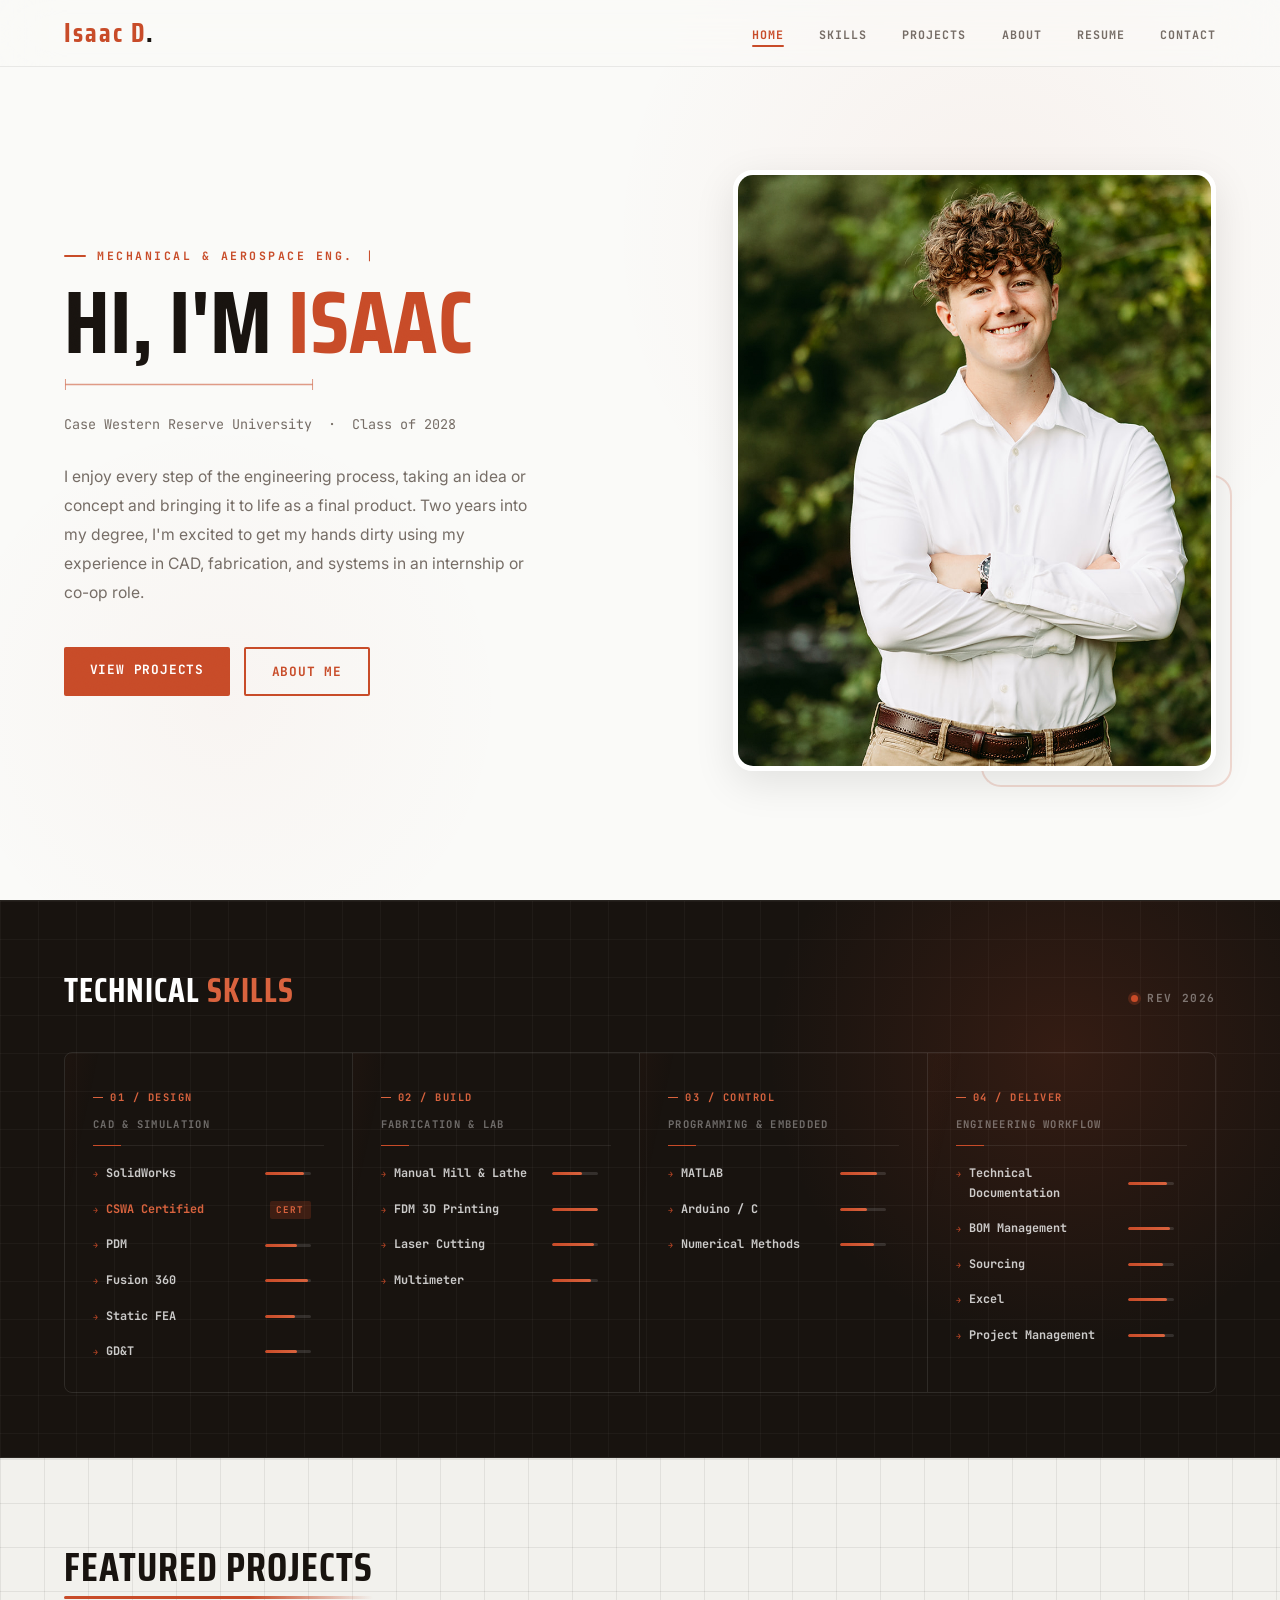
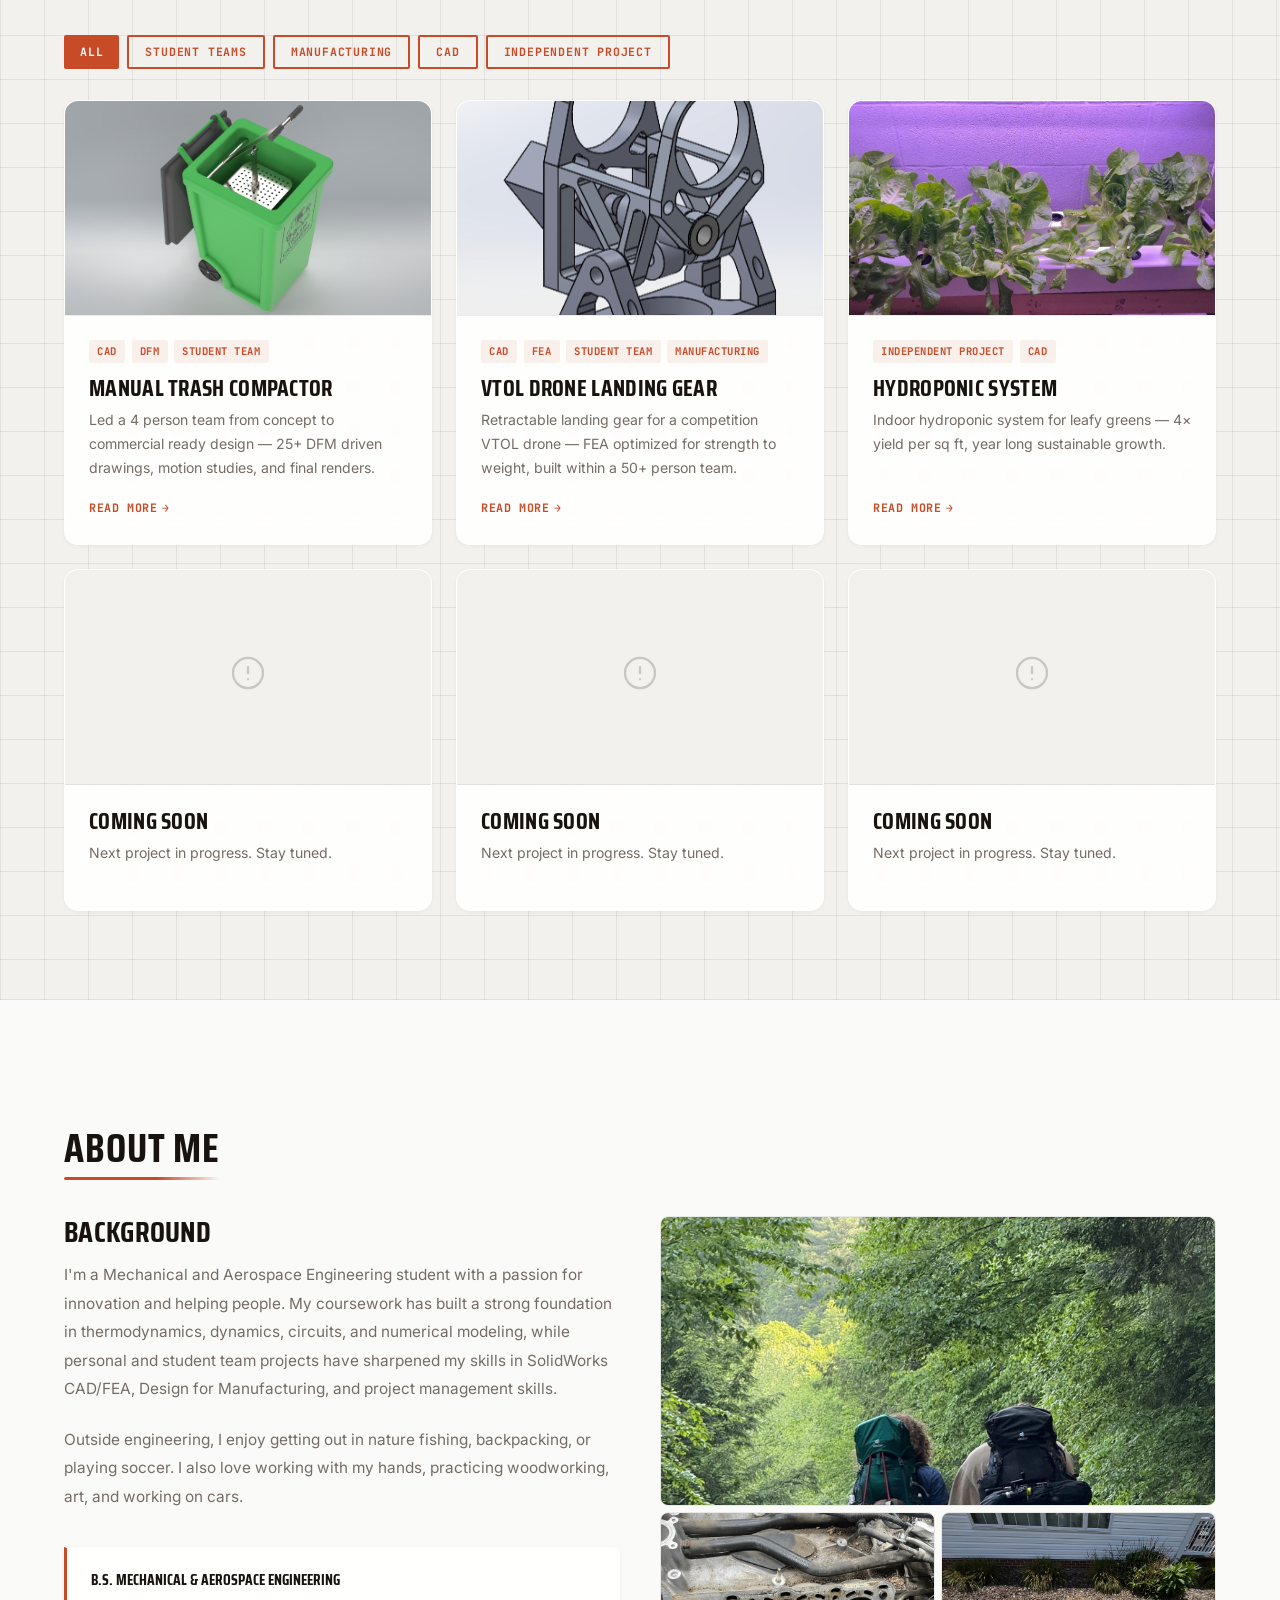
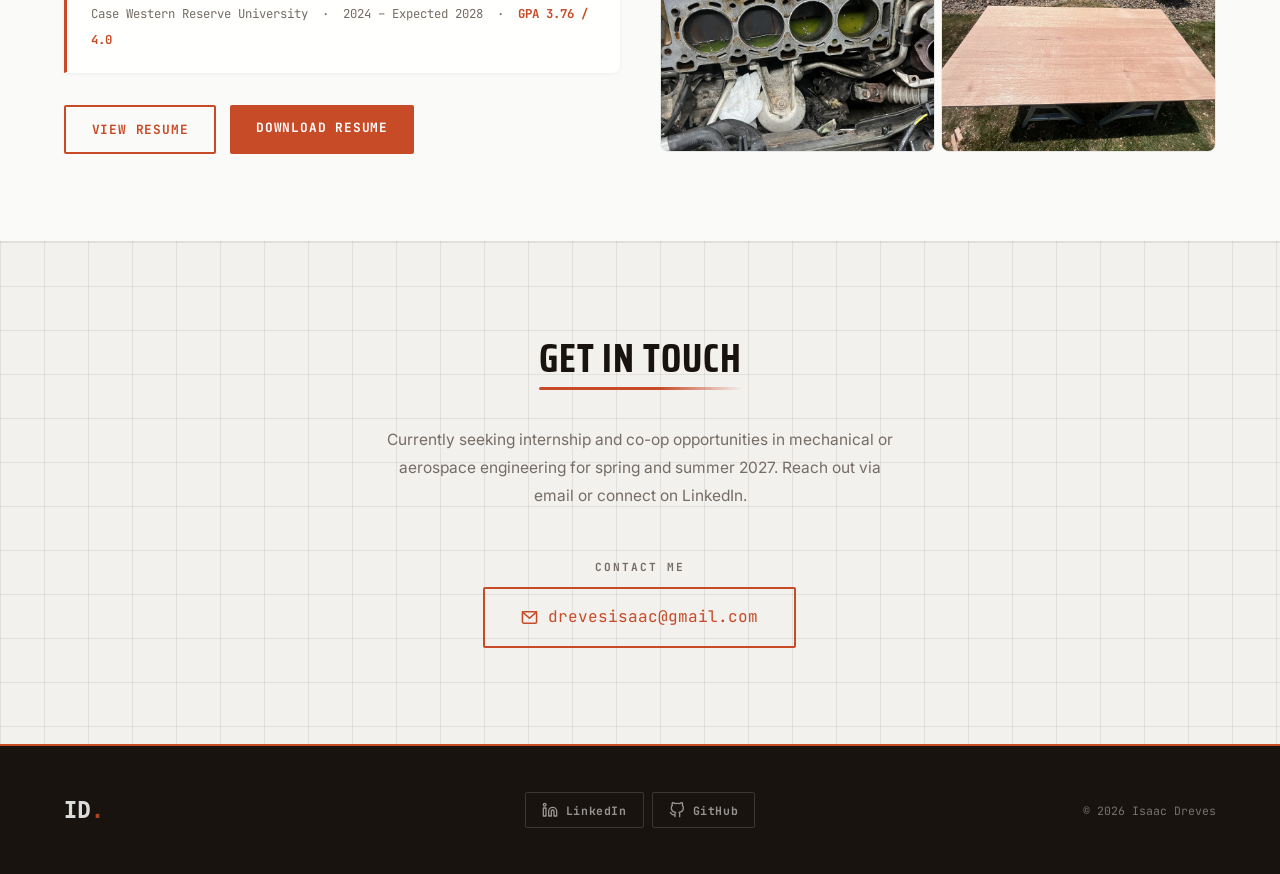
==== commit 9ccd917e: "Update index.html" ====
--- a/index.html
+++ b/index.html
@@ -271,8 +271,8 @@
             have sharpened my skills in SolidWorks CAD/FEA, Design for Manufacturing, and project management skills.
           </p>
           <p>
-            Outside engineering, I enjoy getting out in nature — fishing, backpacking, or playing
-            soccer. I also like working with my hands practicing woodworking, art, and working on 
+            Outside engineering, I enjoy getting out in nature fishing, backpacking, or playing
+            soccer. I also love working with my hands, practicing woodworking, art, and working on 
             cars.
           </p>
           <div class="edu-block">
